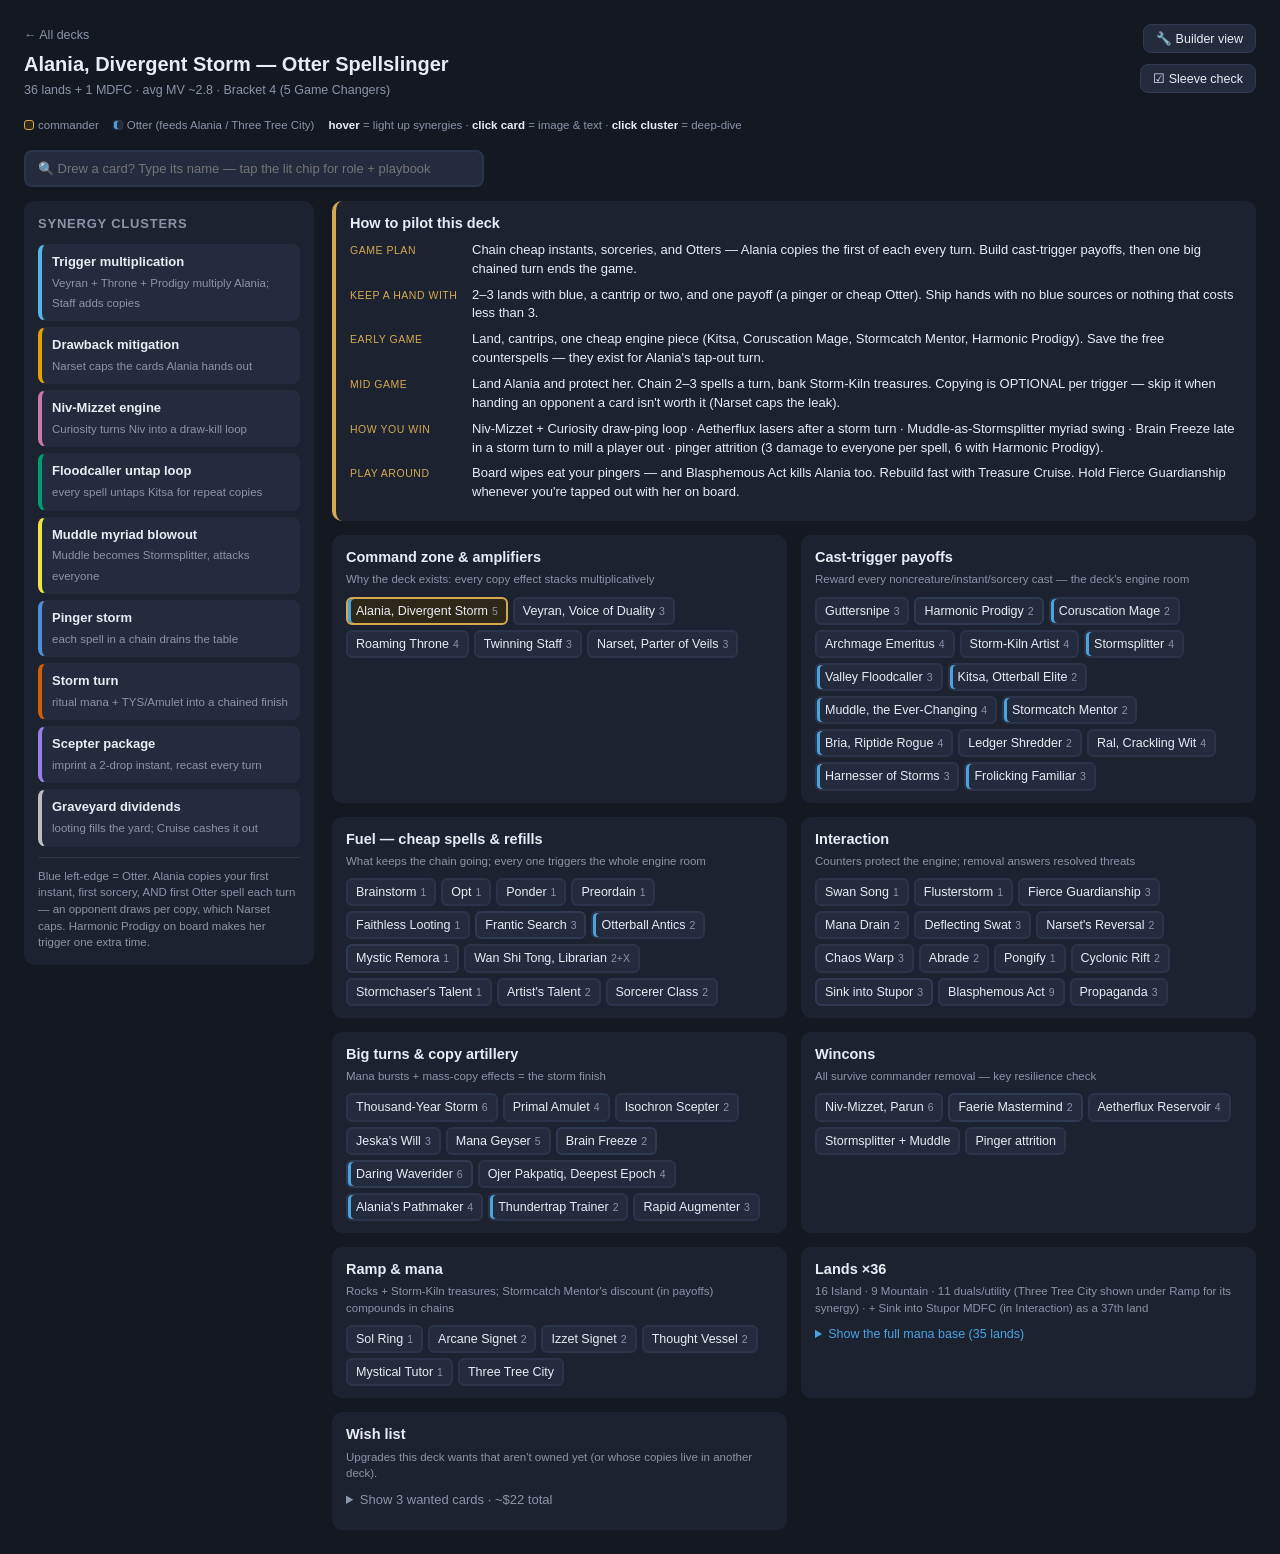
==== decks/alania-otter-storm.html @ 3b126444 "Fix bracket/Game Changer subtitles after reshuffle; drop '100 cards' Gary the Strong is Bracket 3 (1" ====
<!DOCTYPE html>
<html lang="en">
<head>
<meta charset="UTF-8">
<meta name="viewport" content="width=device-width, initial-scale=1.0">
<title>Alania Otter Storm — Deck Map</title>
<link rel="stylesheet" href="../style.css?v=20261111b">
</head>
<body>
<script type="application/json" id="deck-data">
{"name": "Alania, Divergent Storm — Otter Spellslinger", "slug": "alania-otter-storm", "sub": "36 lands + 1 MDFC · avg MV ~2.8 · Bracket 4 (5 Game Changers)", "revnote": "v3 (accepted 2026-11-10, build in progress): 6 swaps, no Otters cut — Otters 11→12. +Harmonic Prodigy (doubles Alania/pingers), +Daring Waverider, +Brain Freeze (storm finisher), +Frantic Search, +Cavern of Souls (Otter), +Sink into Stupor MDFC for an Island", "accentLabel": "Otter (feeds Alania / Three Tree City)", "manaNote": "Blue-hungry deck — about 2 blue symbols for every red. Get Islands and blue duals on board first; most red costs need just one Mountain. The big exception: Niv-Mizzet, Parun wants UUURRR, so save your dual lands for the turn he comes down. Cavern of Souls only makes colored mana for Otter creatures (colorless otherwise), and Sink into Stupor can be played as an extra Island when you're short on lands.", "hint": "Blue left-edge = Otter. Alania copies your first instant, first sorcery, AND first Otter spell each turn — an opponent draws per copy, which Narset caps. Harmonic Prodigy on board makes her trigger one extra time.", "gameplan": {"plan": "Chain cheap instants, sorceries, and Otters — Alania copies the first of each every turn. Build cast-trigger payoffs, then one big chained turn ends the game.", "mull": "2–3 lands with blue, a cantrip or two, and one payoff (a pinger or cheap Otter). Ship hands with no blue sources or nothing that costs less than 3.", "early": "Land, cantrips, one cheap engine piece (Kitsa, Coruscation Mage, Stormcatch Mentor, Harmonic Prodigy). Save the free counterspells — they exist for Alania's tap-out turn.", "mid": "Land Alania and protect her. Chain 2–3 spells a turn, bank Storm-Kiln treasures. Copying is OPTIONAL per trigger — skip it when handing an opponent a card isn't worth it (Narset caps the leak).", "win": "Niv-Mizzet + Curiosity draw-ping loop · Aetherflux lasers after a storm turn · Muddle-as-Stormsplitter myriad swing · Brain Freeze late in a storm turn to mill a player out · pinger attrition (3 damage to everyone per spell, 6 with Harmonic Prodigy).", "fear": "Board wipes eat your pingers — and Blasphemous Act kills Alania too. Rebuild fast with Treasure Cruise. Hold Fierce Guardianship whenever you're tapped out with her on board."}, "clusters": [{"k": "double", "label": "Trigger multiplication", "blurb": "Veyran + Throne + Prodigy multiply Alania; Staff adds copies", "how": "Alania's copy is a TRIGGERED ability. Veyran doubles triggered abilities caused by casting instants/sorceries; Roaming Throne (naming Otter) doubles Alania's too, and Harmonic Prodigy adds one more because Alania is a Wizard (Prodigy also doubles Guttersnipe, Storm-Kiln, Archmage, Coruscation Mage, Niv). Doublers stack additively: base + Veyran + Throne + Prodigy = 4 triggers. Twinning Staff then upgrades each copy event: 1 copy becomes 2.", "ex": "Alania + Veyran + Staff out. You cast Ponder → 2 Alania triggers → each makes 2 copies → you resolve 5 Ponders. Two opponents drew a card; you dug 15.", "why": "Multiplicative engines: each piece looks modest alone — evaluate adds by what they multiply, not what they add."}, {"k": "mitigate", "label": "Drawback mitigation", "blurb": "Narset caps the cards Alania hands out", "how": "Every Alania copy hands an opponent a card — that compounds across a game. Narset caps each opponent at one drawn card per turn, converting Alania's biggest cost into a rounding error. Also remember each trigger says MAY: skip the copy when the card you'd give up matters more.", "ex": "Storm turn with Narset out: 6 copy triggers, opponents still see only 1 card each. Without her, that's 6 free cards distributed to your enemies.", "why": "Play drawback commanders only if the mitigation card is independently strong — Narset is a house against greedy draw decks anyway."}, {"k": "niv", "label": "Niv-Mizzet engine", "blurb": "Curiosity turns Niv into a draw-kill loop", "how": "Niv: whenever YOU DRAW, he pings any target. Curiosity: when he damages an opponent, you draw. Attach → every ping draws, every draw pings: the loop only stops when you choose (or run out of library). Cast-a-spell also draws off Niv, so every cantrip becomes ping+draw+ping… Niv is a Wizard: with Harmonic Prodigy out each draw pings twice.", "ex": "Niv + Curiosity, opponent at 30: point pings at their face, draw 30 cards, they're dead. Pointed at multiple players, the loop chain-kills the table.", "why": "A wincon that lives OUTSIDE the command zone: killing Alania doesn't stop it. Redundancy across zones = resilience."}, {"k": "untap", "label": "Floodcaller untap loop", "blurb": "every spell untaps Kitsa for repeat copies", "how": "Valley Floodcaller untaps all your Otters (and Birds/Frogs/Rats) on EVERY noncreature spell. Kitsa taps to copy an instant/sorcery for 2 (needs power 4+ — prowess stacking gets her there mid-chain). Each spell = another untap = another copy activation.", "ex": "Floodcaller + Kitsa + 3 cantrips + Storm-Kiln treasures: Opt (untap, pump) → tap Kitsa copy Ponder → Ponder untaps her again → repeat while mana lasts.", "why": "Activated abilities that reset every cast turn small spells into engines — mana becomes your only real constraint, which is why Mentor's discount and Storm-Kiln treasures matter."}, {"k": "myriad", "label": "Muddle myriad blowout", "blurb": "Muddle becomes Stormsplitter, attacks everyone", "how": "Muddle copies a nonlegendary creature you control every time you cast an instant/sorcery, keeping myriad. Myriad: on attack, token copies attack EACH other opponent. Best masks: Stormsplitter (each copy spawns more per spell), Storm-Kiln, Guttersnipe.", "ex": "3 opponents: Muddle-as-Stormsplitter attacks → 2 myriad tokens attack the others → cast Blow Off Steam mid-combat → each Stormsplitter spawns another. Hasty 1/4s hitting everyone at once.", "why": "Combat as a spellslinger wincon diversifies your threat profile — counterspells don't stop an attack step."}, {"k": "ping", "label": "Pinger storm", "blurb": "each spell in a chain drains the table", "how": "Guttersnipe (2) and Coruscation Mage (1) hit EACH opponent per qualifying cast = 3/spell to the table. Harmonic Prodigy doubles both (Shaman + Wizard) → 6/spell. KEY RULE: these trigger on CAST — Alania's copies are NOT cast, so they don't retrigger pingers. Magecraft cards (Archmage, Storm-Kiln) count casts AND copies.", "ex": "Guttersnipe + Coruscation Mage + Harmonic Prodigy and a 6-spell turn = 36 to each opponent before any copies. Copies add Storm-Kiln treasures and Archmage draws on top.", "why": "Read triggers precisely: 'whenever you cast' ≠ 'magecraft'. Deck evaluation lives in these details."}, {"k": "bigturn", "label": "Storm turn", "blurb": "ritual mana + TYS/Amulet into a chained finish", "how": "Thousand-Year Storm copies every instant/sorcery once per prior spell that turn (1st ×1, 2nd ×2, 3rd ×3…). Fuel it with Jeska's Will / Mana Geyser burst mana and Mentor/Amulet discounts. Aetherflux gains 1 life per spell YOU cast — after ~15 casts, 50-life lasers start firing. Brain Freeze is the closer: cast it LAST — storm copies it once per spell already cast, each milling 3.", "ex": "TYS in play: Jeska's Will → Geyser (10R) → chain 6 cantrips = ~21 resolutions, ~21 Storm-Kiln treasures, Aetherflux +21 life → laser two players. Or end the chain with Brain Freeze: storm 9 = 30 cards milled from one opponent.", "why": "Storm decks count 'spells castable this turn', not cards in hand — mana bursts and cost reducers ARE card advantage here."}, {"k": "scepter", "label": "Scepter package", "blurb": "imprint a 2-drop instant, recast every turn", "how": "Isochron Scepter exiles an instant ≤2 MV; pay 2 + tap to cast the copy every turn — it IS a cast, so it triggers Alania, pingers, magecraft, everything. Best imprints: Narset's Reversal (protect/copy), Swan Song, Pongify, Brainstorm. Ojer Pakpatiq gives hand-cast instants rebound = a free recast next upkeep.", "ex": "Scepter w/ Narset's Reversal: every turn, bounce-counter a spell or duplicate your own bomb — while triggering Alania for a copy of the Reversal itself.", "why": "Repeatable cheap casts are the most reliable fuel source — one card that casts every turn beats a one-shot draw spell."}, {"k": "gy", "label": "Graveyard dividends", "blurb": "looting fills the yard; Cruise cashes it out", "how": "Faithless Looting, Frantic Search, Ledger Shredder connive, Artist's Talent, and a pile of cheap instants/sorceries naturally stuff the graveyard. Treasure Cruise delve exiles 7 of those to draw 3 for one mana; Daring Waverider recasts one (MV 4 or less) for free. Harnesser/Pathmaker impulse-exile add velocity without card loss.", "ex": "Turn 6: yard has 8 spells → Cruise for {U}, draw 3, keep chaining. Archmage saw the cast too — draw 4 total.", "why": "Fuel-vs-payoff balance: refill effects prevent the classic spellslinger stall (board full of pingers, empty hand)."}], "groups": [{"title": "Command zone & amplifiers", "desc": "Why the deck exists: every copy effect stacks multiplicatively", "cards": [{"n": "Alania, Divergent Storm", "mv": 5, "cmdr": true, "otter": true, "tags": "double mitigate", "tip": "Copies first instant / sorcery / Otter spell each turn; target opponent draws per copy (optional per trigger)"}, {"n": "Veyran, Voice of Duality", "mv": 3, "tags": "double ping", "tip": "Doubles magecraft + Alania's trigger → two copies"}, {"n": "Roaming Throne", "mv": 4, "tags": "double", "tip": "Name Otter: doubles Alania AND Stormsplitter triggers; ward 2 body"}, {"n": "Twinning Staff", "mv": 3, "tags": "double scepter", "tip": "Every copy event makes one extra copy"}, {"n": "Narset, Parter of Veils", "mv": 3, "tags": "mitigate", "tip": "Opponents can't draw more than 1/turn — pays Alania's tax for you"}]}, {"title": "Cast-trigger payoffs", "desc": "Reward every noncreature/instant/sorcery cast — the deck's engine room", "cards": [{"n": "Guttersnipe", "mv": 3, "tags": "ping niv", "tip": "2 dmg to each opponent per instant/sorcery"}, {"n": "Harmonic Prodigy", "mv": 2, "tags": "double ping niv", "new": true, "tip": "Wizard and Shaman triggers fire twice — Alania, Guttersnipe, Storm-Kiln, Archmage, Niv. Fragile 1/1: kill-on-sight target", "guide": [{"when": "Alania on board", "get": "Alania, Divergent Storm", "why": "Her copy trigger fires an extra time — one more copy of your first instant, sorcery and Otter spell (and one more card for an opponent; Narset caps it)"}, {"when": "Pinger plan", "get": "Guttersnipe", "why": "2 → 4 damage to each opponent per instant/sorcery; Coruscation Mage goes 1 → 2"}, {"when": "Storm turn", "get": "Storm-Kiln Artist", "why": "2 Treasures per cast or copy — the chain pays for itself"}, {"when": "Out of cards", "get": "Archmage Emeritus", "why": "Draw 2 per cast or copy"}, {"when": "Niv-Mizzet out", "get": "Niv-Mizzet, Parun", "why": "Every draw pings twice — the Curiosity loop kills twice as fast"}, {"when": "Casting a big Otter", "get": "Daring Waverider", "why": "ETB fires twice: recast TWO spells from your graveyard"}]}, {"n": "Coruscation Mage", "mv": 2, "otter": true, "tags": "ping niv", "tip": "1 dmg each opponent per noncreature spell; Offspring 2"}, {"n": "Archmage Emeritus", "mv": 4, "tags": "gy", "tip": "Magecraft: draw on every cast OR copy"}, {"n": "Storm-Kiln Artist", "mv": 4, "tags": "myriad bigturn", "tip": "Magecraft: Treasure per cast/copy — pays for the next spell"}, {"n": "Stormsplitter", "mv": 4, "otter": true, "tags": "myriad", "tip": "Token copy of itself per instant/sorcery; haste"}, {"n": "Valley Floodcaller", "mv": 3, "otter": true, "tags": "untap", "tip": "Untaps your Otters + pumps per noncreature spell; flash enabler"}, {"n": "Kitsa, Otterball Elite", "mv": 2, "otter": true, "tags": "untap double", "tip": "Tap: loot. Tap+2: copy instant/sorcery (needs power 4+)"}, {"n": "Muddle, the Ever-Changing", "mv": 4, "otter": true, "tags": "myriad", "tip": "Becomes any nonlegendary creature you control + myriad, per instant/sorcery", "guide": [{"when": "Win line", "get": "Stormsplitter", "why": "Myriad copies attack everyone; every spell multiplies them"}, {"when": "Economy", "get": "Storm-Kiln Artist", "why": "Treasures while it attacks"}, {"when": "Attrition", "get": "Guttersnipe", "why": "More reach on the pinger plan"}]}, {"n": "Stormcatch Mentor", "mv": 2, "otter": true, "tags": "bigturn", "tip": "Haste, prowess; your instants/sorceries cost {1} less — discounts the whole chain"}, {"n": "Bria, Riptide Rogue", "mv": 4, "otter": true, "tags": "ping", "tip": "Prowess for the team + unblockable enabler"}, {"n": "Ledger Shredder", "mv": 2, "tags": "gy", "tip": "Connive per 2nd spell each turn — fills yard"}, {"n": "Ral, Crackling Wit", "mv": 4, "tags": "ping", "tip": "+1: Otter token · −3: draw 3 discard 2 · grows per noncreature cast"}, {"n": "Harnesser of Storms", "mv": 3, "otter": true, "tags": "gy", "tip": "Impulse-draw off first noncreature/Otter spell each turn"}, {"n": "Frolicking Familiar", "name": "Frolicking Familiar // Blow Off Steam", "mv": 3, "otter": true, "tags": "ping", "tip": "Flier, grows per instant/sorcery; adventure ping"}]}, {"title": "Fuel — cheap spells & refills", "desc": "What keeps the chain going; every one triggers the whole engine room", "cards": [{"n": "Brainstorm", "mv": 1, "tags": "untap ping scepter", "tip": "Also puts wincons back on top"}, {"n": "Opt", "mv": 1, "tags": "untap ping scepter"}, {"n": "Ponder", "mv": 1, "tags": "untap ping"}, {"n": "Preordain", "mv": 1, "tags": "untap ping"}, {"n": "Faithless Looting", "mv": 1, "tags": "gy", "tip": "Fills yard for Cruise; flashback = 2 casts"}, {"n": "Frantic Search", "mv": 3, "tags": "gy bigturn", "new": true, "tip": "Draw 2, discard 2, untap 3 lands — free (or better) mid-chain; stocks the yard for Cruise/Waverider"}, {"n": "Otterball Antics", "mv": 2, "otter": true, "tags": "ping", "tip": "Otter token; counts as Otter spell for Alania"}, {"n": "Mystic Remora", "mv": 1, "tags": "mitigate", "new": true, "tip": "1-mana draw engine: opponents' noncreature spells draw you cards unless they pay 4. Pay its upkeep for a turn or two, then let it go."}, {"n": "Wan Shi Tong, Librarian", "mv": "2+X", "tags": "gy niv", "tip": "Draw half X; hoses opponent tutors"}, {"n": "Stormchaser's Talent", "mv": 1, "tags": "ping", "tip": "Class: Otter token → spells cost less → big X payoff"}, {"n": "Artist's Talent", "mv": 2, "tags": "gy", "tip": "Loot per noncreature spell; lvl 2 cost reduction"}, {"n": "Sorcerer Class", "mv": 2, "tags": "ping", "tip": "Draw on your casts; lvl 3 makes pingers lethal"}]}, {"title": "Interaction", "desc": "Counters protect the engine; removal answers resolved threats", "cards": [{"n": "Swan Song", "mv": 1, "tags": "scepter"}, {"n": "Flusterstorm", "mv": 1, "tags": "scepter"}, {"n": "Fierce Guardianship", "mv": 3, "tags": "double", "tip": "Free with Alania out — protects the turn"}, {"n": "Mana Drain", "mv": 2, "tags": "bigturn"}, {"n": "Deflecting Swat", "mv": 3, "tags": "double", "tip": "Free redirect; protects Alania/Niv"}, {"n": "Narset's Reversal", "mv": 2, "tags": "scepter", "tip": "Bounce-counter OR copy your own spell; Scepter all-star"}, {"n": "Chaos Warp", "mv": 3, "tags": "ping", "tip": "Answers any resolved permanent"}, {"n": "Abrade", "mv": 2, "tags": "ping", "tip": "Kill a creature or artifact, instant speed"}, {"n": "Pongify", "mv": 1, "tags": "ping scepter", "tip": "1-mana creature answer; Scepter-legal"}, {"n": "Cyclonic Rift", "mv": 2, "tags": "bigturn", "tip": "One-sided reset; GC"}, {"n": "Sink into Stupor", "name": "Sink into Stupor // Soporific Springs", "mv": 3, "tags": "bigturn", "new": true, "tip": "Bounce a spell (soft counter) or an opponent's nonland permanent — OR play the back as an Island (pay 3 life for untapped)", "guide": [{"when": "3 or fewer lands, no land in hand", "get": null, "why": "Play it as Soporific Springs — making land drops beats holding an answer"}, {"when": "Lands are fine", "get": null, "why": "Keep it as interaction: bounce a counterspell aimed at your key spell, or a hate piece / blocker before your storm turn"}]}, {"n": "Blasphemous Act", "mv": 9, "tags": "ping", "tip": "Board reset — note Alania (3/5) dies too; hold her or protect"}, {"n": "Propaganda", "mv": 3, "tip": "Pillow fort while the engine assembles"}]}, {"title": "Big turns & copy artillery", "desc": "Mana bursts + mass-copy effects = the storm finish", "cards": [{"n": "Thousand-Year Storm", "mv": 6, "tags": "bigturn", "tip": "Every spell echoes for the rest of the chain"}, {"n": "Primal Amulet", "name": "Primal Amulet // Primal Wellspring", "mv": 4, "tags": "bigturn", "tip": "Cost reducer → flips to double-mana + copy land"}, {"n": "Isochron Scepter", "mv": 2, "tags": "scepter", "tip": "Imprint Narset's Reversal / Pongify / Swan Song", "guide": [{"when": "Default imprint", "get": "Narset's Reversal", "why": "Protect a spell or copy your bomb, every turn — and each activation is a cast (triggers Alania)"}, {"when": "Want a counter wall", "get": "Mana Drain", "why": "2 MV, legal imprint, mana profit"}, {"when": "Creature problems", "get": "Pongify", "why": "Repeatable 1-mana removal"}, {"when": "Just need fuel", "get": "Brainstorm", "why": "A guaranteed cast every turn for the trigger web"}]}, {"n": "Jeska's Will", "mv": 3, "tags": "bigturn"}, {"n": "Mana Geyser", "mv": 5, "tags": "bigturn"}, {"n": "Brain Freeze", "mv": 2, "tags": "bigturn", "new": true, "tip": "Storm finisher: cast it LAST in a chain — mills 3 per spell cast before it. Point at one opponent, or yourself to fuel Cruise"}, {"n": "Daring Waverider", "mv": 6, "otter": true, "tags": "gy bigturn", "new": true, "tip": "Otter: ETB casts an instant/sorcery (MV 4 or less) from your graveyard free — that's a cast, so the whole engine triggers", "guide": [{"when": "Mid storm turn, want to finish", "get": "Brain Freeze", "why": "Storm counts every spell already cast this turn — a second Brain Freeze late in the chain"}, {"when": "Need mana to keep chaining", "get": "Jeska's Will", "why": "Burst mana plus impulse cards"}, {"when": "Problem permanent on board", "get": "Chaos Warp", "why": "Answers anything; Abrade or Pongify for a creature"}, {"when": "Low on cards", "get": "Frantic Search", "why": "Draw 2 and untap 3 lands — refuel and nets mana"}, {"when": "Remember", "get": null, "why": "Free cast = no overload (Rift hits one thing) and X = 0; the spell is exiled after. With Harmonic Prodigy the ETB fires twice; if Alania copies Waverider, the token's ETB recasts another"}]}, {"n": "Ojer Pakpatiq, Deepest Epoch", "name": "Ojer Pakpatiq, Deepest Epoch // Temple of Cyclical Time", "mv": 4, "tags": "scepter", "tip": "Hand-cast instants rebound = free second cast"}, {"n": "Alania's Pathmaker", "mv": 4, "otter": true, "tags": "gy", "tip": "Impulse card on ETB"}, {"n": "Thundertrap Trainer", "mv": 2, "otter": true, "tags": "untap", "tip": "Dig 4 on ETB; Offspring 4"}, {"n": "Rapid Augmenter", "mv": 3, "tags": "myriad", "tip": "Hastes 1-power tokens (Stormsplitter/Otter tokens)"}]}, {"title": "Wincons", "desc": "All survive commander removal — key resilience check", "cards": [{"n": "Niv-Mizzet, Parun", "mv": 6, "tags": "niv", "tip": "6 dmg per draw-spell chain; wins with Curiosity attached"}, {"n": "Faerie Mastermind", "mv": 2, "tags": "mitigate", "new": true, "tip": "Flash flier. Whenever an opponent draws their 2nd card in a turn, you draw. Alania's copies make opponents draw, so this turns her drawback into your card advantage."}, {"n": "Aetherflux Reservoir", "mv": 4, "tags": "bigturn ping", "tip": "50-life laser after a storm turn"}, {"n": "Stormsplitter + Muddle", "name": null, "tags": "myriad", "tip": "Copy army alpha-strike (see Muddle cluster)"}, {"n": "Pinger attrition", "name": null, "tags": "ping", "tip": "Guttersnipe + Coruscation: 3 per spell to each opponent, 6 with Harmonic Prodigy"}]}, {"title": "Ramp & mana", "desc": "Rocks + Storm-Kiln treasures; Stormcatch Mentor's discount (in payoffs) compounds in chains", "cards": [{"n": "Sol Ring", "mv": 1}, {"n": "Arcane Signet", "mv": 2}, {"n": "Izzet Signet", "mv": 2}, {"n": "Thought Vessel", "mv": 2, "tip": "No max hand size matters with Niv/Cruise"}, {"n": "Mystical Tutor", "mv": 1, "tags": "niv", "tip": "Instant-speed tutor for Rift / Cruise / the right answer", "guide": [{"when": "Going off (TYS / Aetherflux out)", "get": "Jeska's Will", "why": "Burst mana keeps the chain alive"}, {"when": "Board getting scary", "get": "Cyclonic Rift", "why": "One-sided reset at instant speed"}, {"when": "Out of gas", "get": "Frantic Search", "why": "Frantic Search: free draw-3 that untaps your lands"}, {"when": "Need a wipe", "get": "Blasphemous Act", "why": "Near-free with a full table"}, {"when": "Remember", "get": null, "why": "It goes to the TOP of your library — line up a draw or loot to actually take it this turn"}]}, {"n": "Three Tree City", "tags": "myriad", "tip": "Big color-fixed burst for the chosen type (Otter/Wizard)"}]}], "lands": {"title": "Lands ×36", "desc": "16 Island · 9 Mountain · 11 duals/utility (Three Tree City shown under Ramp for its synergy) · + Sink into Stupor MDFC (in Interaction) as a 37th land", "cards": [{"n": "Mystic Sanctuary", "tags": "gy", "tip": "Enters untapped with 3+ Islands: put an instant/sorcery from your graveyard on top — Rift or a counterspell, again"}, {"n": "Cascade Bluffs", "tip": "Filters into UU / RR / UR — feeds Niv-Mizzet's steep cost"}, {"n": "Command Tower"}, {"n": "Cavern of Souls", "new": true, "tip": "Name Otter: your Otters can't be countered (colored mana only for Otters; colorless otherwise)", "guide": [{"when": "As it enters", "get": null, "why": "Name Otter — protects Alania plus your 12 Otter creatures"}, {"when": "Counterspell-heavy table", "get": "Alania, Divergent Storm", "why": "Hold Cavern mana for her recast — she resolves no matter what"}, {"when": "Casting anything else", "get": null, "why": "Tap it for colorless only; it can't help Niv's UUURRR"}]}, {"n": "Frostboil Snarl"}, {"n": "Lilypad Village", "tip": "Surveil 2 on Otter turns"}, {"n": "Reliquary Tower", "tip": "Keep the whole Niv/Cruise haul"}, {"n": "Stormcarved Coast"}, {"n": "Sulfur Falls"}, {"n": "Training Center"}, {"n": "Island", "count": 16}, {"n": "Mountain", "count": 9}]}, "pulled": {"title": "Pulled in v3", "desc": "No Otters cut — every OUT is a non-Otter", "cards": [{"n": "Electrostatic Field", "mv": 2, "tags": "ping", "tip": "→ Harmonic Prodigy (doubles Alania + both pingers)"}, {"n": "Season of Weaving", "mv": 6, "tags": "bigturn", "tip": "→ Daring Waverider (Otter; free graveyard recast)"}, {"n": "Twincast", "mv": 2, "tags": "double", "tip": "→ Brain Freeze (storm finisher)"}, {"n": "Pearl of Wisdom", "mv": 3, "tags": "ping", "tip": "→ Frantic Search"}, {"n": "Desolate Lighthouse", "tip": "→ Cavern of Souls (uncounterable Otters)"}, {"n": "Island", "tip": "1 of 17 → Sink into Stupor // Soporific Springs (MDFC)"}, {"n": "Curiosity", "mv": 1, "tip": "Curiosity: replaced by a card from the Toxrill deck (2026-11-10)"}, {"n": "Treasure Cruise", "mv": 8, "tip": "Treasure Cruise: replaced by a card from the Toxrill deck (2026-11-10)"}]}, "wishlist": [{"n": "Tolabow, Loch Rascal", "name": "Tolabow, Loch Rascal", "replaces": "Curiosity or Treasure Cruise", "why": "Otter; prowess Otter token per instant/sorcery (new Oct 2026)", "price": "11.35"}, {"n": "Lutri, the Spellchaser", "name": "Lutri, the Spellchaser", "replaces": "Brain Freeze or a cantrip", "why": "Otter Twincast on a flash body (open question since July)", "price": "0.46"}, {"n": "Sapphire Medallion", "name": "Sapphire Medallion", "replaces": "Treasure Cruise", "why": "Blue spells cost 1 less; on the acquire list since July", "price": "9.84"}]}
</script>
<script src="../viewer.js?v=20261111b"></script>
</body>
</html>
---- style.css ----
:root{
  --bg:#141821; --panel:#1c2230; --panel2:#232b3d; --text:#e8ecf4; --dim:#8b95a8;
  --u:#4aa3df; --r:#e05c4b; --gold:#d4a94f; --green:#4fbf78; --red:#d9534f;
}
*{box-sizing:border-box}
body{margin:0;background:var(--bg);color:var(--text);font:14px/1.45 -apple-system,BlinkMacSystemFont,"Segoe UI",sans-serif;padding:24px}
h1{font-size:20px;margin:0 0 2px}
.sub{color:var(--dim);font-size:12.5px;margin-bottom:18px}
.layout{display:grid;grid-template-columns:290px 1fr;gap:18px;align-items:start}
.legend{background:var(--panel);border-radius:10px;padding:14px;position:sticky;top:16px;max-height:calc(100vh - 40px);overflow-y:auto}
.legend h2{font-size:13px;text-transform:uppercase;letter-spacing:.06em;color:var(--dim);margin:0 0 10px}
.cluster{padding:8px 10px;border-radius:8px;cursor:pointer;margin-bottom:6px;background:var(--panel2);border:1px solid transparent}
.cluster:hover,.cluster.active{border-color:var(--gold)}
.cluster b{display:block;font-size:13px}
.cluster span{font-size:11.5px;color:var(--dim)}
#clusterDetail{display:none;background:#161b26;border:1px solid var(--gold);border-radius:8px;padding:11px;margin:4px 0 10px;font-size:12.5px}
#clusterDetail h4{margin:0 0 6px;font-size:13.5px;color:var(--gold)}
#clusterDetail p{margin:0 0 7px}
#clusterDetail .lbl{color:var(--gold);font-size:10.5px;text-transform:uppercase;letter-spacing:.05em;display:block}
#clusterDetail .why{color:var(--dim);font-style:italic}
.hint{font-size:11.5px;color:var(--dim);margin-top:10px;border-top:1px solid #2c3548;padding-top:10px}
.groups{display:grid;grid-template-columns:repeat(auto-fill,minmax(300px,1fr));gap:14px}
.group{background:var(--panel);border-radius:10px;padding:12px 14px}
.group h3{margin:0 0 3px;font-size:14.5px}
.group .desc{font-size:11.5px;color:var(--dim);margin-bottom:9px}
.chips{display:flex;flex-wrap:wrap;gap:5px}
.chip{background:var(--panel2);border:2px solid #2b3449;border-radius:6px;padding:3px 8px;font-size:12.5px;cursor:default;transition:opacity .12s,border-color .12s;position:relative}
.chip[data-name]{cursor:pointer}
.chip .mv{color:var(--dim);font-size:10.5px;margin-left:4px}
.chip.cmdr{border-color:var(--gold);background:#2d2818}
.chip.new{border-color:var(--green)}
.chip.new::after{content:"＋";color:var(--green);font-size:10px;margin-left:4px;font-weight:bold}
.chip.otter{box-shadow:inset 3px 0 0 var(--u)}
body.filtering .chip{opacity:.16}
body.filtering .chip.lit{opacity:1;border-color:var(--gold)}
.pulled{background:#241a1c}
.pulled .chip{text-decoration:line-through;color:#b98a8a;border-color:#5a3a3a}
.pulled .chip::after{content:"－";color:var(--red);text-decoration:none;font-size:10px;margin-left:4px;font-weight:bold}
.tip{position:fixed;pointer-events:none;background:#0d1017;border:1px solid var(--gold);border-radius:8px;padding:8px 11px;font-size:12px;max-width:300px;z-index:9;display:none;color:var(--text)}
.key{display:flex;gap:14px;flex-wrap:wrap;font-size:11.5px;color:var(--dim);margin:0 0 16px}
.key i{display:inline-block;width:10px;height:10px;border-radius:3px;margin-right:4px;vertical-align:-1px;font-style:normal}
#overlay{display:none;position:fixed;inset:0;background:rgba(5,8,14,.78);z-index:20;align-items:center;justify-content:center;padding:20px}
#overlay.open{display:flex}
#cardBox{background:var(--panel);border:1px solid var(--gold);border-radius:14px;max-width:640px;width:100%;max-height:88vh;overflow-y:auto;padding:18px;display:flex;gap:16px;flex-wrap:wrap;position:relative}
#cardBox img{width:252px;height:auto;aspect-ratio:488/680;object-fit:contain;align-self:flex-start;border-radius:12px;flex-shrink:0}
#cardBox .info{flex:1;min-width:230px}
#cardBox h3{margin:0 0 2px;font-size:17px}
#cardBox .tl{color:var(--dim);font-size:12.5px;margin-bottom:10px}
#cardBox .oracle{font-size:13px;white-space:pre-wrap;margin-bottom:12px}
#cardBox .flavor{font-size:12px;color:var(--dim);font-style:italic;margin-bottom:12px}
#cardBox a{color:var(--u);font-size:13px}
#cardBox .close{position:absolute;top:10px;right:14px;font-size:20px;color:var(--dim);cursor:pointer;background:none;border:none}
.loading{color:var(--dim);padding:30px;font-size:14px}
/* touch selection + bottom info bar */
.chip.sel{box-shadow:0 0 0 2px var(--gold)}
.chip.otter.sel{box-shadow:inset 3px 0 0 var(--u),0 0 0 2px var(--gold)}
.touchbar{position:fixed;left:0;right:0;bottom:0;background:#0d1017;border-top:1px solid var(--gold);padding:10px 14px calc(10px + env(safe-area-inset-bottom));font-size:12.5px;z-index:8;display:none}
.touchbar.show{display:block}
.touchbar b{color:var(--gold)}
.touchbar i{color:var(--dim)}
.touchbar .tbtip{color:var(--dim);margin:3px 0}
/* cluster color badges */
.cbadge{display:inline-block;font-size:11px;border:1px solid;border-radius:5px;padding:1px 7px;margin:2px 4px 2px 0;cursor:pointer;background:rgba(0,0,0,.25)}
.tbbadges{margin-top:4px}
.tiptype{color:var(--dim);font-size:11px;margin-bottom:3px}
/* mana at a glance */
.manabar{display:flex;height:14px;border-radius:7px;overflow:hidden;margin:8px 0 6px;border:1px solid #303a52}
.manabar i{display:block;height:100%}
.manacounts{font-size:12px}
.manacounts .manahint{color:var(--dim);font-size:11px}
.group.mana{grid-column:1 / -1}
/* land list expander */
.group details summary{cursor:pointer;color:var(--u);font-size:12.5px;margin:2px 0 8px}
/* sleeve-check view */
#draftToggle{position:absolute;top:64px;right:24px;background:var(--panel2);color:var(--text);border:1px solid #303a52;border-radius:8px;padding:6px 12px;font-size:12.5px;cursor:pointer}
#draftToggle:hover{border-color:var(--gold)}
#checklist{display:none;max-width:1000px}
body.draft .layout,body.draft .key,body.draft #viewToggle,body.draft .group.mana{display:none}
body.draft #checklist{display:block}
#checklist h2{font-size:17px;margin:6px 0 2px}
.clprog{color:var(--gold);font-size:14px;margin:6px 0}
#clreset{background:none;border:1px solid #303a52;color:var(--dim);border-radius:7px;padding:4px 10px;font-size:12px;cursor:pointer;margin-bottom:8px}
#clreset:hover{border-color:var(--red);color:var(--red)}
.clsec h3{font-size:14px;margin:16px 0 7px;color:var(--dim);text-transform:uppercase;letter-spacing:.05em}
.clsec .rows{display:grid;grid-template-columns:repeat(auto-fill,minmax(250px,1fr));gap:4px}
.clrow{display:flex;gap:9px;align-items:center;padding:8px 10px;background:var(--panel);border:1px solid #2a3346;border-radius:8px;cursor:pointer;font-size:13px}
.clrow input{pointer-events:none;accent-color:var(--green)}
.clrow.done{opacity:.45}
.clrow.done .clname{text-decoration:line-through}
.clname{flex:1}
.cleye{background:none;border:none;font-size:14px;cursor:pointer;padding:2px 4px;opacity:.55}
.cleye:hover{opacity:1}
.clcount{color:var(--dim);min-width:24px;text-align:right}
@media (max-width:760px){
  #draftToggle{position:static;display:inline-block;margin:0 0 10px 8px}
}
/* modal: role + related chips */
.relLbl{display:block;color:var(--gold);font-size:10.5px;text-transform:uppercase;letter-spacing:.05em;margin:12px 0 5px}
.roletip{font-size:12.5px;color:var(--text)}
#cardBox .rel .chip{cursor:pointer}
#cardBox .rel .chip:hover{border-color:var(--gold)}
.backlink{display:inline-block;color:var(--dim);text-decoration:none;font-size:12.5px;margin-bottom:6px}
.backlink:hover{color:var(--u)}
#viewToggle{position:absolute;top:24px;right:24px;background:var(--panel2);color:var(--text);border:1px solid #303a52;border-radius:8px;padding:6px 12px;font-size:12.5px;cursor:pointer}
#viewToggle:hover{border-color:var(--gold)}
/* share view: clean, no diff/revision noise */
body.share .pulled{display:none}
body.share .chip.new{border-color:#303a52}
body.share .chip.new::after{content:none}
body.share .key .diffkey{display:none}
body.share .sub .revnote{display:none}
/* deck index page */
.deckindex{max-width:640px;margin:40px auto}
.deckindex a.deckcard{display:flex;gap:14px;align-items:center;background:var(--panel);border:1px solid #303a52;border-radius:10px;padding:12px;margin-bottom:12px;color:var(--text);text-decoration:none}
.deckindex a.deckcard img{width:84px;height:auto;aspect-ratio:488/680;border-radius:5px;flex-shrink:0;background:var(--panel2);box-shadow:0 2px 8px rgba(0,0,0,.45)}
.deckindex a.deckcard .dtext{min-width:0}
.deckindex a.deckcard:hover{border-color:var(--gold)}
.deckindex a.deckcard b{font-size:16px;display:block;margin-bottom:3px}
.deckindex a.deckcard span{color:var(--dim);font-size:12.5px}
/* phone layout */
@media (max-width:760px){
  body{padding:12px}
  .layout{grid-template-columns:1fr}
  .legend{position:static;max-height:none;order:2}
  .groups{grid-template-columns:1fr}
  #viewToggle{position:static;display:inline-block;margin-bottom:10px}
  #cardBox{flex-direction:column;align-items:center}
  #cardBox img{width:100%;max-width:300px;align-self:center}
  .tip{display:none !important}
}

/* playbook (in-game guide) */
.pbhint{color:var(--gold);font-size:11px;margin-top:3px}
.pbook{margin-top:2px}
.pbrow{padding:5px 0;border-bottom:1px solid #232b3d;font-size:12.5px}
.pbrow:last-child{border-bottom:none}
.pbwhen{color:var(--gold)}
.pbwhy{display:block;color:var(--dim);font-size:11.5px;margin-top:2px}
.pbget{cursor:pointer}
.pbget:hover{border-color:var(--gold)}

/* pilot panel + card finder (in-game orientation) */
.group.pilot{grid-column:1 / -1;border-left:4px solid var(--gold)}
.prow{display:flex;gap:10px;margin:7px 0;font-size:13px}
.plbl{flex:0 0 112px;color:var(--gold);font-size:10.5px;text-transform:uppercase;letter-spacing:.05em;padding-top:2px}
.ptxt{flex:1}
#finderwrap{margin:0 0 14px}
#finder{width:100%;max-width:460px;background:var(--panel2);border:2px solid #2b3449;border-radius:8px;padding:9px 12px;color:var(--text);font-size:13px;outline:none}
#finder:focus{border-color:var(--gold)}
body.draft #finderwrap{display:none}
@media (max-width:760px){ .prow{flex-direction:column;gap:2px} .plbl{flex:none} }

/* wish list: upgrades not owned yet (collapsed; deckbuilding-side utility) */
.group.wish summary{cursor:pointer;color:var(--dim);font-size:13px}
.wrow{display:grid;grid-template-columns:auto 1fr auto;gap:2px 10px;align-items:baseline;padding:7px 0;border-top:1px solid #262c3a;font-size:12.5px}
.wrow:first-of-type{border-top:0}
.wishcard{background:var(--panel2);border:1px dashed var(--gold);color:var(--text);border-radius:7px;padding:3px 8px;font-size:12.5px;cursor:pointer}
.wrep{color:var(--dim)}
.wprice{color:var(--gold);font-variant-numeric:tabular-nums}
.wwhy{grid-column:1/-1;color:var(--dim)}
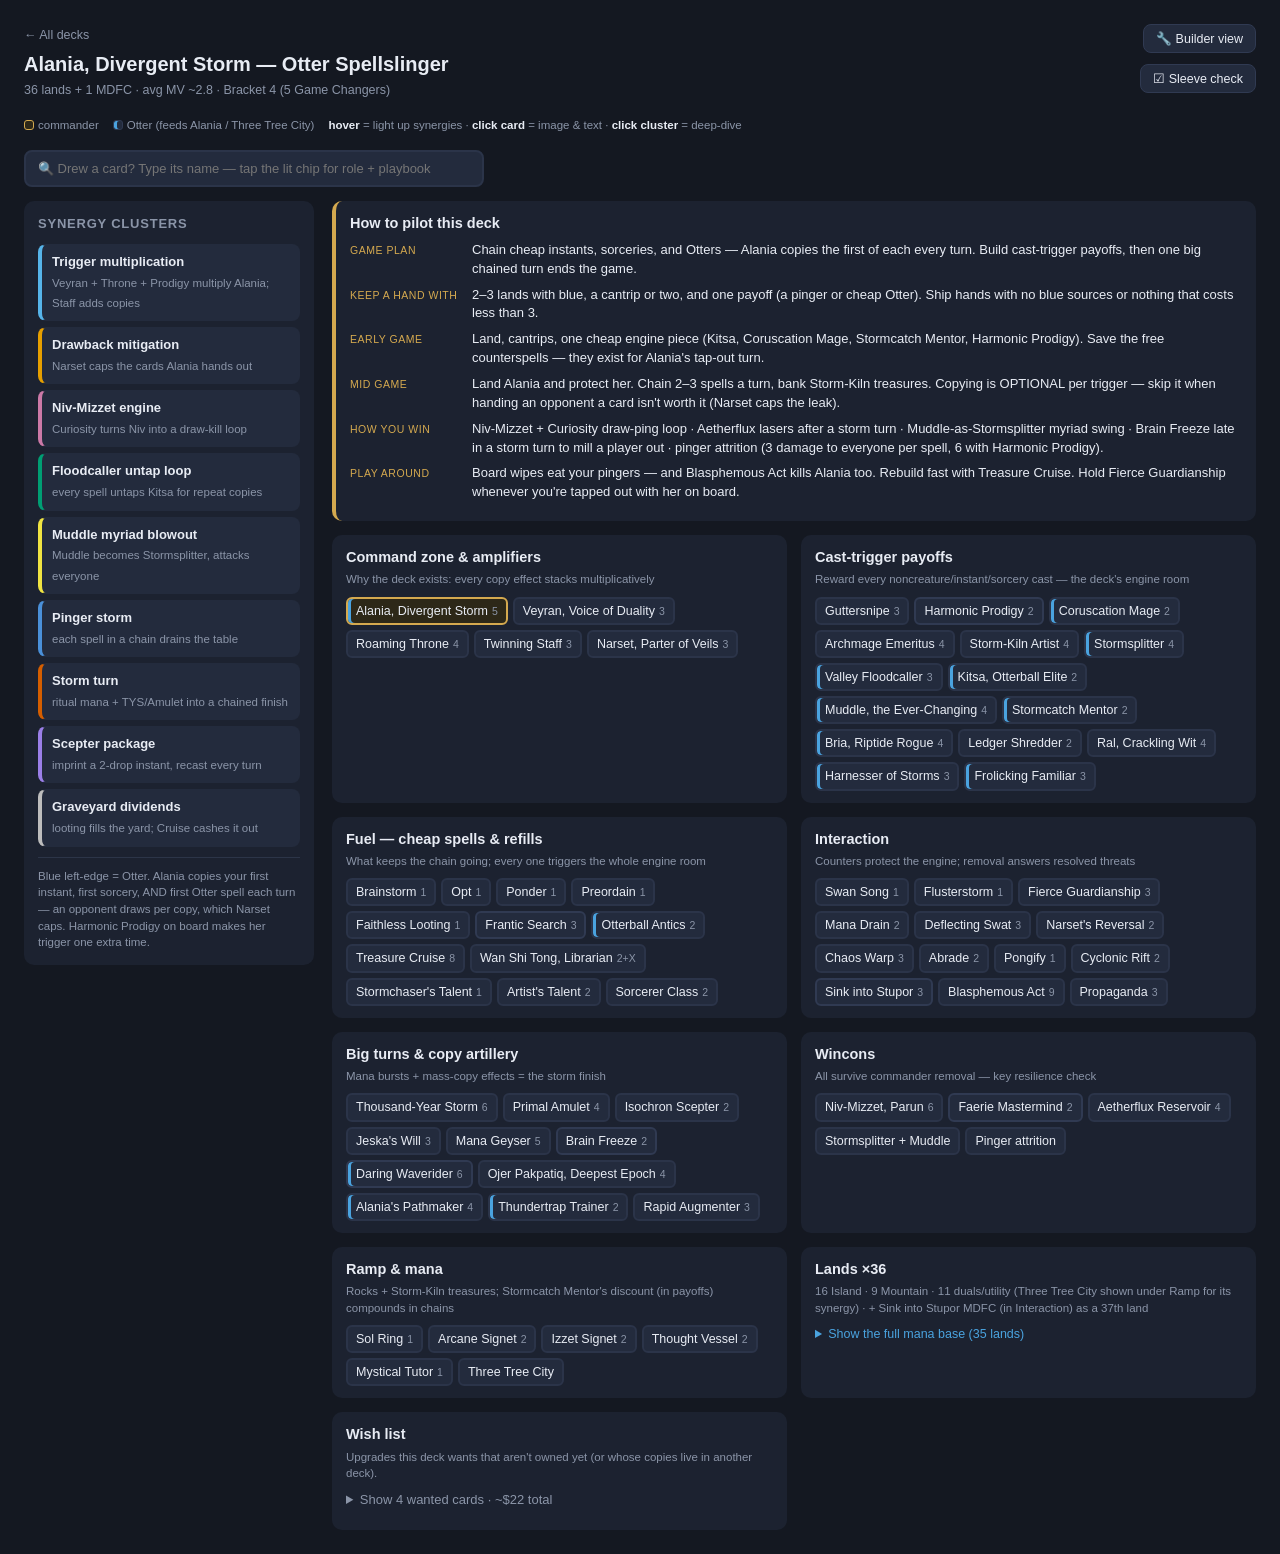
==== commit 74d3fd62: "Gary deck box missing: revert moves out of it (Alania, Garfield, Lathril, Quandrix) Co-Authored-By: " ====
--- a/decks/alania-otter-storm.html
+++ b/decks/alania-otter-storm.html
@@ -4,12 +4,833 @@
 <meta charset="UTF-8">
 <meta name="viewport" content="width=device-width, initial-scale=1.0">
 <title>Alania Otter Storm — Deck Map</title>
-<link rel="stylesheet" href="../style.css?v=20261111b">
+<link rel="stylesheet" href="../style.css?v=20261111">
 </head>
 <body>
-<script type="application/json" id="deck-data">
-{"name": "Alania, Divergent Storm — Otter Spellslinger", "slug": "alania-otter-storm", "sub": "36 lands + 1 MDFC · avg MV ~2.8 · Bracket 4 (5 Game Changers)", "revnote": "v3 (accepted 2026-11-10, build in progress): 6 swaps, no Otters cut — Otters 11→12. +Harmonic Prodigy (doubles Alania/pingers), +Daring Waverider, +Brain Freeze (storm finisher), +Frantic Search, +Cavern of Souls (Otter), +Sink into Stupor MDFC for an Island", "accentLabel": "Otter (feeds Alania / Three Tree City)", "manaNote": "Blue-hungry deck — about 2 blue symbols for every red. Get Islands and blue duals on board first; most red costs need just one Mountain. The big exception: Niv-Mizzet, Parun wants UUURRR, so save your dual lands for the turn he comes down. Cavern of Souls only makes colored mana for Otter creatures (colorless otherwise), and Sink into Stupor can be played as an extra Island when you're short on lands.", "hint": "Blue left-edge = Otter. Alania copies your first instant, first sorcery, AND first Otter spell each turn — an opponent draws per copy, which Narset caps. Harmonic Prodigy on board makes her trigger one extra time.", "gameplan": {"plan": "Chain cheap instants, sorceries, and Otters — Alania copies the first of each every turn. Build cast-trigger payoffs, then one big chained turn ends the game.", "mull": "2–3 lands with blue, a cantrip or two, and one payoff (a pinger or cheap Otter). Ship hands with no blue sources or nothing that costs less than 3.", "early": "Land, cantrips, one cheap engine piece (Kitsa, Coruscation Mage, Stormcatch Mentor, Harmonic Prodigy). Save the free counterspells — they exist for Alania's tap-out turn.", "mid": "Land Alania and protect her. Chain 2–3 spells a turn, bank Storm-Kiln treasures. Copying is OPTIONAL per trigger — skip it when handing an opponent a card isn't worth it (Narset caps the leak).", "win": "Niv-Mizzet + Curiosity draw-ping loop · Aetherflux lasers after a storm turn · Muddle-as-Stormsplitter myriad swing · Brain Freeze late in a storm turn to mill a player out · pinger attrition (3 damage to everyone per spell, 6 with Harmonic Prodigy).", "fear": "Board wipes eat your pingers — and Blasphemous Act kills Alania too. Rebuild fast with Treasure Cruise. Hold Fierce Guardianship whenever you're tapped out with her on board."}, "clusters": [{"k": "double", "label": "Trigger multiplication", "blurb": "Veyran + Throne + Prodigy multiply Alania; Staff adds copies", "how": "Alania's copy is a TRIGGERED ability. Veyran doubles triggered abilities caused by casting instants/sorceries; Roaming Throne (naming Otter) doubles Alania's too, and Harmonic Prodigy adds one more because Alania is a Wizard (Prodigy also doubles Guttersnipe, Storm-Kiln, Archmage, Coruscation Mage, Niv). Doublers stack additively: base + Veyran + Throne + Prodigy = 4 triggers. Twinning Staff then upgrades each copy event: 1 copy becomes 2.", "ex": "Alania + Veyran + Staff out. You cast Ponder → 2 Alania triggers → each makes 2 copies → you resolve 5 Ponders. Two opponents drew a card; you dug 15.", "why": "Multiplicative engines: each piece looks modest alone — evaluate adds by what they multiply, not what they add."}, {"k": "mitigate", "label": "Drawback mitigation", "blurb": "Narset caps the cards Alania hands out", "how": "Every Alania copy hands an opponent a card — that compounds across a game. Narset caps each opponent at one drawn card per turn, converting Alania's biggest cost into a rounding error. Also remember each trigger says MAY: skip the copy when the card you'd give up matters more.", "ex": "Storm turn with Narset out: 6 copy triggers, opponents still see only 1 card each. Without her, that's 6 free cards distributed to your enemies.", "why": "Play drawback commanders only if the mitigation card is independently strong — Narset is a house against greedy draw decks anyway."}, {"k": "niv", "label": "Niv-Mizzet engine", "blurb": "Curiosity turns Niv into a draw-kill loop", "how": "Niv: whenever YOU DRAW, he pings any target. Curiosity: when he damages an opponent, you draw. Attach → every ping draws, every draw pings: the loop only stops when you choose (or run out of library). Cast-a-spell also draws off Niv, so every cantrip becomes ping+draw+ping… Niv is a Wizard: with Harmonic Prodigy out each draw pings twice.", "ex": "Niv + Curiosity, opponent at 30: point pings at their face, draw 30 cards, they're dead. Pointed at multiple players, the loop chain-kills the table.", "why": "A wincon that lives OUTSIDE the command zone: killing Alania doesn't stop it. Redundancy across zones = resilience."}, {"k": "untap", "label": "Floodcaller untap loop", "blurb": "every spell untaps Kitsa for repeat copies", "how": "Valley Floodcaller untaps all your Otters (and Birds/Frogs/Rats) on EVERY noncreature spell. Kitsa taps to copy an instant/sorcery for 2 (needs power 4+ — prowess stacking gets her there mid-chain). Each spell = another untap = another copy activation.", "ex": "Floodcaller + Kitsa + 3 cantrips + Storm-Kiln treasures: Opt (untap, pump) → tap Kitsa copy Ponder → Ponder untaps her again → repeat while mana lasts.", "why": "Activated abilities that reset every cast turn small spells into engines — mana becomes your only real constraint, which is why Mentor's discount and Storm-Kiln treasures matter."}, {"k": "myriad", "label": "Muddle myriad blowout", "blurb": "Muddle becomes Stormsplitter, attacks everyone", "how": "Muddle copies a nonlegendary creature you control every time you cast an instant/sorcery, keeping myriad. Myriad: on attack, token copies attack EACH other opponent. Best masks: Stormsplitter (each copy spawns more per spell), Storm-Kiln, Guttersnipe.", "ex": "3 opponents: Muddle-as-Stormsplitter attacks → 2 myriad tokens attack the others → cast Blow Off Steam mid-combat → each Stormsplitter spawns another. Hasty 1/4s hitting everyone at once.", "why": "Combat as a spellslinger wincon diversifies your threat profile — counterspells don't stop an attack step."}, {"k": "ping", "label": "Pinger storm", "blurb": "each spell in a chain drains the table", "how": "Guttersnipe (2) and Coruscation Mage (1) hit EACH opponent per qualifying cast = 3/spell to the table. Harmonic Prodigy doubles both (Shaman + Wizard) → 6/spell. KEY RULE: these trigger on CAST — Alania's copies are NOT cast, so they don't retrigger pingers. Magecraft cards (Archmage, Storm-Kiln) count casts AND copies.", "ex": "Guttersnipe + Coruscation Mage + Harmonic Prodigy and a 6-spell turn = 36 to each opponent before any copies. Copies add Storm-Kiln treasures and Archmage draws on top.", "why": "Read triggers precisely: 'whenever you cast' ≠ 'magecraft'. Deck evaluation lives in these details."}, {"k": "bigturn", "label": "Storm turn", "blurb": "ritual mana + TYS/Amulet into a chained finish", "how": "Thousand-Year Storm copies every instant/sorcery once per prior spell that turn (1st ×1, 2nd ×2, 3rd ×3…). Fuel it with Jeska's Will / Mana Geyser burst mana and Mentor/Amulet discounts. Aetherflux gains 1 life per spell YOU cast — after ~15 casts, 50-life lasers start firing. Brain Freeze is the closer: cast it LAST — storm copies it once per spell already cast, each milling 3.", "ex": "TYS in play: Jeska's Will → Geyser (10R) → chain 6 cantrips = ~21 resolutions, ~21 Storm-Kiln treasures, Aetherflux +21 life → laser two players. Or end the chain with Brain Freeze: storm 9 = 30 cards milled from one opponent.", "why": "Storm decks count 'spells castable this turn', not cards in hand — mana bursts and cost reducers ARE card advantage here."}, {"k": "scepter", "label": "Scepter package", "blurb": "imprint a 2-drop instant, recast every turn", "how": "Isochron Scepter exiles an instant ≤2 MV; pay 2 + tap to cast the copy every turn — it IS a cast, so it triggers Alania, pingers, magecraft, everything. Best imprints: Narset's Reversal (protect/copy), Swan Song, Pongify, Brainstorm. Ojer Pakpatiq gives hand-cast instants rebound = a free recast next upkeep.", "ex": "Scepter w/ Narset's Reversal: every turn, bounce-counter a spell or duplicate your own bomb — while triggering Alania for a copy of the Reversal itself.", "why": "Repeatable cheap casts are the most reliable fuel source — one card that casts every turn beats a one-shot draw spell."}, {"k": "gy", "label": "Graveyard dividends", "blurb": "looting fills the yard; Cruise cashes it out", "how": "Faithless Looting, Frantic Search, Ledger Shredder connive, Artist's Talent, and a pile of cheap instants/sorceries naturally stuff the graveyard. Treasure Cruise delve exiles 7 of those to draw 3 for one mana; Daring Waverider recasts one (MV 4 or less) for free. Harnesser/Pathmaker impulse-exile add velocity without card loss.", "ex": "Turn 6: yard has 8 spells → Cruise for {U}, draw 3, keep chaining. Archmage saw the cast too — draw 4 total.", "why": "Fuel-vs-payoff balance: refill effects prevent the classic spellslinger stall (board full of pingers, empty hand)."}], "groups": [{"title": "Command zone & amplifiers", "desc": "Why the deck exists: every copy effect stacks multiplicatively", "cards": [{"n": "Alania, Divergent Storm", "mv": 5, "cmdr": true, "otter": true, "tags": "double mitigate", "tip": "Copies first instant / sorcery / Otter spell each turn; target opponent draws per copy (optional per trigger)"}, {"n": "Veyran, Voice of Duality", "mv": 3, "tags": "double ping", "tip": "Doubles magecraft + Alania's trigger → two copies"}, {"n": "Roaming Throne", "mv": 4, "tags": "double", "tip": "Name Otter: doubles Alania AND Stormsplitter triggers; ward 2 body"}, {"n": "Twinning Staff", "mv": 3, "tags": "double scepter", "tip": "Every copy event makes one extra copy"}, {"n": "Narset, Parter of Veils", "mv": 3, "tags": "mitigate", "tip": "Opponents can't draw more than 1/turn — pays Alania's tax for you"}]}, {"title": "Cast-trigger payoffs", "desc": "Reward every noncreature/instant/sorcery cast — the deck's engine room", "cards": [{"n": "Guttersnipe", "mv": 3, "tags": "ping niv", "tip": "2 dmg to each opponent per instant/sorcery"}, {"n": "Harmonic Prodigy", "mv": 2, "tags": "double ping niv", "new": true, "tip": "Wizard and Shaman triggers fire twice — Alania, Guttersnipe, Storm-Kiln, Archmage, Niv. Fragile 1/1: kill-on-sight target", "guide": [{"when": "Alania on board", "get": "Alania, Divergent Storm", "why": "Her copy trigger fires an extra time — one more copy of your first instant, sorcery and Otter spell (and one more card for an opponent; Narset caps it)"}, {"when": "Pinger plan", "get": "Guttersnipe", "why": "2 → 4 damage to each opponent per instant/sorcery; Coruscation Mage goes 1 → 2"}, {"when": "Storm turn", "get": "Storm-Kiln Artist", "why": "2 Treasures per cast or copy — the chain pays for itself"}, {"when": "Out of cards", "get": "Archmage Emeritus", "why": "Draw 2 per cast or copy"}, {"when": "Niv-Mizzet out", "get": "Niv-Mizzet, Parun", "why": "Every draw pings twice — the Curiosity loop kills twice as fast"}, {"when": "Casting a big Otter", "get": "Daring Waverider", "why": "ETB fires twice: recast TWO spells from your graveyard"}]}, {"n": "Coruscation Mage", "mv": 2, "otter": true, "tags": "ping niv", "tip": "1 dmg each opponent per noncreature spell; Offspring 2"}, {"n": "Archmage Emeritus", "mv": 4, "tags": "gy", "tip": "Magecraft: draw on every cast OR copy"}, {"n": "Storm-Kiln Artist", "mv": 4, "tags": "myriad bigturn", "tip": "Magecraft: Treasure per cast/copy — pays for the next spell"}, {"n": "Stormsplitter", "mv": 4, "otter": true, "tags": "myriad", "tip": "Token copy of itself per instant/sorcery; haste"}, {"n": "Valley Floodcaller", "mv": 3, "otter": true, "tags": "untap", "tip": "Untaps your Otters + pumps per noncreature spell; flash enabler"}, {"n": "Kitsa, Otterball Elite", "mv": 2, "otter": true, "tags": "untap double", "tip": "Tap: loot. Tap+2: copy instant/sorcery (needs power 4+)"}, {"n": "Muddle, the Ever-Changing", "mv": 4, "otter": true, "tags": "myriad", "tip": "Becomes any nonlegendary creature you control + myriad, per instant/sorcery", "guide": [{"when": "Win line", "get": "Stormsplitter", "why": "Myriad copies attack everyone; every spell multiplies them"}, {"when": "Economy", "get": "Storm-Kiln Artist", "why": "Treasures while it attacks"}, {"when": "Attrition", "get": "Guttersnipe", "why": "More reach on the pinger plan"}]}, {"n": "Stormcatch Mentor", "mv": 2, "otter": true, "tags": "bigturn", "tip": "Haste, prowess; your instants/sorceries cost {1} less — discounts the whole chain"}, {"n": "Bria, Riptide Rogue", "mv": 4, "otter": true, "tags": "ping", "tip": "Prowess for the team + unblockable enabler"}, {"n": "Ledger Shredder", "mv": 2, "tags": "gy", "tip": "Connive per 2nd spell each turn — fills yard"}, {"n": "Ral, Crackling Wit", "mv": 4, "tags": "ping", "tip": "+1: Otter token · −3: draw 3 discard 2 · grows per noncreature cast"}, {"n": "Harnesser of Storms", "mv": 3, "otter": true, "tags": "gy", "tip": "Impulse-draw off first noncreature/Otter spell each turn"}, {"n": "Frolicking Familiar", "name": "Frolicking Familiar // Blow Off Steam", "mv": 3, "otter": true, "tags": "ping", "tip": "Flier, grows per instant/sorcery; adventure ping"}]}, {"title": "Fuel — cheap spells & refills", "desc": "What keeps the chain going; every one triggers the whole engine room", "cards": [{"n": "Brainstorm", "mv": 1, "tags": "untap ping scepter", "tip": "Also puts wincons back on top"}, {"n": "Opt", "mv": 1, "tags": "untap ping scepter"}, {"n": "Ponder", "mv": 1, "tags": "untap ping"}, {"n": "Preordain", "mv": 1, "tags": "untap ping"}, {"n": "Faithless Looting", "mv": 1, "tags": "gy", "tip": "Fills yard for Cruise; flashback = 2 casts"}, {"n": "Frantic Search", "mv": 3, "tags": "gy bigturn", "new": true, "tip": "Draw 2, discard 2, untap 3 lands — free (or better) mid-chain; stocks the yard for Cruise/Waverider"}, {"n": "Otterball Antics", "mv": 2, "otter": true, "tags": "ping", "tip": "Otter token; counts as Otter spell for Alania"}, {"n": "Mystic Remora", "mv": 1, "tags": "mitigate", "new": true, "tip": "1-mana draw engine: opponents' noncreature spells draw you cards unless they pay 4. Pay its upkeep for a turn or two, then let it go."}, {"n": "Wan Shi Tong, Librarian", "mv": "2+X", "tags": "gy niv", "tip": "Draw half X; hoses opponent tutors"}, {"n": "Stormchaser's Talent", "mv": 1, "tags": "ping", "tip": "Class: Otter token → spells cost less → big X payoff"}, {"n": "Artist's Talent", "mv": 2, "tags": "gy", "tip": "Loot per noncreature spell; lvl 2 cost reduction"}, {"n": "Sorcerer Class", "mv": 2, "tags": "ping", "tip": "Draw on your casts; lvl 3 makes pingers lethal"}]}, {"title": "Interaction", "desc": "Counters protect the engine; removal answers resolved threats", "cards": [{"n": "Swan Song", "mv": 1, "tags": "scepter"}, {"n": "Flusterstorm", "mv": 1, "tags": "scepter"}, {"n": "Fierce Guardianship", "mv": 3, "tags": "double", "tip": "Free with Alania out — protects the turn"}, {"n": "Mana Drain", "mv": 2, "tags": "bigturn"}, {"n": "Deflecting Swat", "mv": 3, "tags": "double", "tip": "Free redirect; protects Alania/Niv"}, {"n": "Narset's Reversal", "mv": 2, "tags": "scepter", "tip": "Bounce-counter OR copy your own spell; Scepter all-star"}, {"n": "Chaos Warp", "mv": 3, "tags": "ping", "tip": "Answers any resolved permanent"}, {"n": "Abrade", "mv": 2, "tags": "ping", "tip": "Kill a creature or artifact, instant speed"}, {"n": "Pongify", "mv": 1, "tags": "ping scepter", "tip": "1-mana creature answer; Scepter-legal"}, {"n": "Cyclonic Rift", "mv": 2, "tags": "bigturn", "tip": "One-sided reset; GC"}, {"n": "Sink into Stupor", "name": "Sink into Stupor // Soporific Springs", "mv": 3, "tags": "bigturn", "new": true, "tip": "Bounce a spell (soft counter) or an opponent's nonland permanent — OR play the back as an Island (pay 3 life for untapped)", "guide": [{"when": "3 or fewer lands, no land in hand", "get": null, "why": "Play it as Soporific Springs — making land drops beats holding an answer"}, {"when": "Lands are fine", "get": null, "why": "Keep it as interaction: bounce a counterspell aimed at your key spell, or a hate piece / blocker before your storm turn"}]}, {"n": "Blasphemous Act", "mv": 9, "tags": "ping", "tip": "Board reset — note Alania (3/5) dies too; hold her or protect"}, {"n": "Propaganda", "mv": 3, "tip": "Pillow fort while the engine assembles"}]}, {"title": "Big turns & copy artillery", "desc": "Mana bursts + mass-copy effects = the storm finish", "cards": [{"n": "Thousand-Year Storm", "mv": 6, "tags": "bigturn", "tip": "Every spell echoes for the rest of the chain"}, {"n": "Primal Amulet", "name": "Primal Amulet // Primal Wellspring", "mv": 4, "tags": "bigturn", "tip": "Cost reducer → flips to double-mana + copy land"}, {"n": "Isochron Scepter", "mv": 2, "tags": "scepter", "tip": "Imprint Narset's Reversal / Pongify / Swan Song", "guide": [{"when": "Default imprint", "get": "Narset's Reversal", "why": "Protect a spell or copy your bomb, every turn — and each activation is a cast (triggers Alania)"}, {"when": "Want a counter wall", "get": "Mana Drain", "why": "2 MV, legal imprint, mana profit"}, {"when": "Creature problems", "get": "Pongify", "why": "Repeatable 1-mana removal"}, {"when": "Just need fuel", "get": "Brainstorm", "why": "A guaranteed cast every turn for the trigger web"}]}, {"n": "Jeska's Will", "mv": 3, "tags": "bigturn"}, {"n": "Mana Geyser", "mv": 5, "tags": "bigturn"}, {"n": "Brain Freeze", "mv": 2, "tags": "bigturn", "new": true, "tip": "Storm finisher: cast it LAST in a chain — mills 3 per spell cast before it. Point at one opponent, or yourself to fuel Cruise"}, {"n": "Daring Waverider", "mv": 6, "otter": true, "tags": "gy bigturn", "new": true, "tip": "Otter: ETB casts an instant/sorcery (MV 4 or less) from your graveyard free — that's a cast, so the whole engine triggers", "guide": [{"when": "Mid storm turn, want to finish", "get": "Brain Freeze", "why": "Storm counts every spell already cast this turn — a second Brain Freeze late in the chain"}, {"when": "Need mana to keep chaining", "get": "Jeska's Will", "why": "Burst mana plus impulse cards"}, {"when": "Problem permanent on board", "get": "Chaos Warp", "why": "Answers anything; Abrade or Pongify for a creature"}, {"when": "Low on cards", "get": "Frantic Search", "why": "Draw 2 and untap 3 lands — refuel and nets mana"}, {"when": "Remember", "get": null, "why": "Free cast = no overload (Rift hits one thing) and X = 0; the spell is exiled after. With Harmonic Prodigy the ETB fires twice; if Alania copies Waverider, the token's ETB recasts another"}]}, {"n": "Ojer Pakpatiq, Deepest Epoch", "name": "Ojer Pakpatiq, Deepest Epoch // Temple of Cyclical Time", "mv": 4, "tags": "scepter", "tip": "Hand-cast instants rebound = free second cast"}, {"n": "Alania's Pathmaker", "mv": 4, "otter": true, "tags": "gy", "tip": "Impulse card on ETB"}, {"n": "Thundertrap Trainer", "mv": 2, "otter": true, "tags": "untap", "tip": "Dig 4 on ETB; Offspring 4"}, {"n": "Rapid Augmenter", "mv": 3, "tags": "myriad", "tip": "Hastes 1-power tokens (Stormsplitter/Otter tokens)"}]}, {"title": "Wincons", "desc": "All survive commander removal — key resilience check", "cards": [{"n": "Niv-Mizzet, Parun", "mv": 6, "tags": "niv", "tip": "6 dmg per draw-spell chain; wins with Curiosity attached"}, {"n": "Faerie Mastermind", "mv": 2, "tags": "mitigate", "new": true, "tip": "Flash flier. Whenever an opponent draws their 2nd card in a turn, you draw. Alania's copies make opponents draw, so this turns her drawback into your card advantage."}, {"n": "Aetherflux Reservoir", "mv": 4, "tags": "bigturn ping", "tip": "50-life laser after a storm turn"}, {"n": "Stormsplitter + Muddle", "name": null, "tags": "myriad", "tip": "Copy army alpha-strike (see Muddle cluster)"}, {"n": "Pinger attrition", "name": null, "tags": "ping", "tip": "Guttersnipe + Coruscation: 3 per spell to each opponent, 6 with Harmonic Prodigy"}]}, {"title": "Ramp & mana", "desc": "Rocks + Storm-Kiln treasures; Stormcatch Mentor's discount (in payoffs) compounds in chains", "cards": [{"n": "Sol Ring", "mv": 1}, {"n": "Arcane Signet", "mv": 2}, {"n": "Izzet Signet", "mv": 2}, {"n": "Thought Vessel", "mv": 2, "tip": "No max hand size matters with Niv/Cruise"}, {"n": "Mystical Tutor", "mv": 1, "tags": "niv", "tip": "Instant-speed tutor for Rift / Cruise / the right answer", "guide": [{"when": "Going off (TYS / Aetherflux out)", "get": "Jeska's Will", "why": "Burst mana keeps the chain alive"}, {"when": "Board getting scary", "get": "Cyclonic Rift", "why": "One-sided reset at instant speed"}, {"when": "Out of gas", "get": "Frantic Search", "why": "Frantic Search: free draw-3 that untaps your lands"}, {"when": "Need a wipe", "get": "Blasphemous Act", "why": "Near-free with a full table"}, {"when": "Remember", "get": null, "why": "It goes to the TOP of your library — line up a draw or loot to actually take it this turn"}]}, {"n": "Three Tree City", "tags": "myriad", "tip": "Big color-fixed burst for the chosen type (Otter/Wizard)"}]}], "lands": {"title": "Lands ×36", "desc": "16 Island · 9 Mountain · 11 duals/utility (Three Tree City shown under Ramp for its synergy) · + Sink into Stupor MDFC (in Interaction) as a 37th land", "cards": [{"n": "Mystic Sanctuary", "tags": "gy", "tip": "Enters untapped with 3+ Islands: put an instant/sorcery from your graveyard on top — Rift or a counterspell, again"}, {"n": "Cascade Bluffs", "tip": "Filters into UU / RR / UR — feeds Niv-Mizzet's steep cost"}, {"n": "Command Tower"}, {"n": "Cavern of Souls", "new": true, "tip": "Name Otter: your Otters can't be countered (colored mana only for Otters; colorless otherwise)", "guide": [{"when": "As it enters", "get": null, "why": "Name Otter — protects Alania plus your 12 Otter creatures"}, {"when": "Counterspell-heavy table", "get": "Alania, Divergent Storm", "why": "Hold Cavern mana for her recast — she resolves no matter what"}, {"when": "Casting anything else", "get": null, "why": "Tap it for colorless only; it can't help Niv's UUURRR"}]}, {"n": "Frostboil Snarl"}, {"n": "Lilypad Village", "tip": "Surveil 2 on Otter turns"}, {"n": "Reliquary Tower", "tip": "Keep the whole Niv/Cruise haul"}, {"n": "Stormcarved Coast"}, {"n": "Sulfur Falls"}, {"n": "Training Center"}, {"n": "Island", "count": 16}, {"n": "Mountain", "count": 9}]}, "pulled": {"title": "Pulled in v3", "desc": "No Otters cut — every OUT is a non-Otter", "cards": [{"n": "Electrostatic Field", "mv": 2, "tags": "ping", "tip": "→ Harmonic Prodigy (doubles Alania + both pingers)"}, {"n": "Season of Weaving", "mv": 6, "tags": "bigturn", "tip": "→ Daring Waverider (Otter; free graveyard recast)"}, {"n": "Twincast", "mv": 2, "tags": "double", "tip": "→ Brain Freeze (storm finisher)"}, {"n": "Pearl of Wisdom", "mv": 3, "tags": "ping", "tip": "→ Frantic Search"}, {"n": "Desolate Lighthouse", "tip": "→ Cavern of Souls (uncounterable Otters)"}, {"n": "Island", "tip": "1 of 17 → Sink into Stupor // Soporific Springs (MDFC)"}, {"n": "Curiosity", "mv": 1, "tip": "Curiosity: replaced by a card from the Toxrill deck (2026-11-10)"}, {"n": "Treasure Cruise", "mv": 8, "tip": "Treasure Cruise: replaced by a card from the Toxrill deck (2026-11-10)"}]}, "wishlist": [{"n": "Tolabow, Loch Rascal", "name": "Tolabow, Loch Rascal", "replaces": "Curiosity or Treasure Cruise", "why": "Otter; prowess Otter token per instant/sorcery (new Oct 2026)", "price": "11.35"}, {"n": "Lutri, the Spellchaser", "name": "Lutri, the Spellchaser", "replaces": "Brain Freeze or a cantrip", "why": "Otter Twincast on a flash body (open question since July)", "price": "0.46"}, {"n": "Sapphire Medallion", "name": "Sapphire Medallion", "replaces": "Treasure Cruise", "why": "Blue spells cost 1 less; on the acquire list since July", "price": "9.84"}]}
-</script>
-<script src="../viewer.js?v=20261111b"></script>
+<script type="application/json" id="deck-data">{
+ "name": "Alania, Divergent Storm — Otter Spellslinger",
+ "slug": "alania-otter-storm",
+ "sub": "36 lands + 1 MDFC · avg MV ~2.8 · Bracket 4 (5 Game Changers)",
+ "revnote": "v3 (accepted 2026-11-10, build in progress): 6 swaps, no Otters cut — Otters 11→12. +Harmonic Prodigy (doubles Alania/pingers), +Daring Waverider, +Brain Freeze (storm finisher), +Frantic Search, +Cavern of Souls (Otter), +Sink into Stupor MDFC for an Island",
+ "accentLabel": "Otter (feeds Alania / Three Tree City)",
+ "manaNote": "Blue-hungry deck — about 2 blue symbols for every red. Get Islands and blue duals on board first; most red costs need just one Mountain. The big exception: Niv-Mizzet, Parun wants UUURRR, so save your dual lands for the turn he comes down. Cavern of Souls only makes colored mana for Otter creatures (colorless otherwise), and Sink into Stupor can be played as an extra Island when you're short on lands.",
+ "hint": "Blue left-edge = Otter. Alania copies your first instant, first sorcery, AND first Otter spell each turn — an opponent draws per copy, which Narset caps. Harmonic Prodigy on board makes her trigger one extra time.",
+ "gameplan": {
+  "plan": "Chain cheap instants, sorceries, and Otters — Alania copies the first of each every turn. Build cast-trigger payoffs, then one big chained turn ends the game.",
+  "mull": "2–3 lands with blue, a cantrip or two, and one payoff (a pinger or cheap Otter). Ship hands with no blue sources or nothing that costs less than 3.",
+  "early": "Land, cantrips, one cheap engine piece (Kitsa, Coruscation Mage, Stormcatch Mentor, Harmonic Prodigy). Save the free counterspells — they exist for Alania's tap-out turn.",
+  "mid": "Land Alania and protect her. Chain 2–3 spells a turn, bank Storm-Kiln treasures. Copying is OPTIONAL per trigger — skip it when handing an opponent a card isn't worth it (Narset caps the leak).",
+  "win": "Niv-Mizzet + Curiosity draw-ping loop · Aetherflux lasers after a storm turn · Muddle-as-Stormsplitter myriad swing · Brain Freeze late in a storm turn to mill a player out · pinger attrition (3 damage to everyone per spell, 6 with Harmonic Prodigy).",
+  "fear": "Board wipes eat your pingers — and Blasphemous Act kills Alania too. Rebuild fast with Treasure Cruise. Hold Fierce Guardianship whenever you're tapped out with her on board."
+ },
+ "clusters": [
+  {
+   "k": "double",
+   "label": "Trigger multiplication",
+   "blurb": "Veyran + Throne + Prodigy multiply Alania; Staff adds copies",
+   "how": "Alania's copy is a TRIGGERED ability. Veyran doubles triggered abilities caused by casting instants/sorceries; Roaming Throne (naming Otter) doubles Alania's too, and Harmonic Prodigy adds one more because Alania is a Wizard (Prodigy also doubles Guttersnipe, Storm-Kiln, Archmage, Coruscation Mage, Niv). Doublers stack additively: base + Veyran + Throne + Prodigy = 4 triggers. Twinning Staff then upgrades each copy event: 1 copy becomes 2.",
+   "ex": "Alania + Veyran + Staff out. You cast Ponder → 2 Alania triggers → each makes 2 copies → you resolve 5 Ponders. Two opponents drew a card; you dug 15.",
+   "why": "Multiplicative engines: each piece looks modest alone — evaluate adds by what they multiply, not what they add."
+  },
+  {
+   "k": "mitigate",
+   "label": "Drawback mitigation",
+   "blurb": "Narset caps the cards Alania hands out",
+   "how": "Every Alania copy hands an opponent a card — that compounds across a game. Narset caps each opponent at one drawn card per turn, converting Alania's biggest cost into a rounding error. Also remember each trigger says MAY: skip the copy when the card you'd give up matters more.",
+   "ex": "Storm turn with Narset out: 6 copy triggers, opponents still see only 1 card each. Without her, that's 6 free cards distributed to your enemies.",
+   "why": "Play drawback commanders only if the mitigation card is independently strong — Narset is a house against greedy draw decks anyway."
+  },
+  {
+   "k": "niv",
+   "label": "Niv-Mizzet engine",
+   "blurb": "Curiosity turns Niv into a draw-kill loop",
+   "how": "Niv: whenever YOU DRAW, he pings any target. Curiosity: when he damages an opponent, you draw. Attach → every ping draws, every draw pings: the loop only stops when you choose (or run out of library). Cast-a-spell also draws off Niv, so every cantrip becomes ping+draw+ping… Niv is a Wizard: with Harmonic Prodigy out each draw pings twice.",
+   "ex": "Niv + Curiosity, opponent at 30: point pings at their face, draw 30 cards, they're dead. Pointed at multiple players, the loop chain-kills the table.",
+   "why": "A wincon that lives OUTSIDE the command zone: killing Alania doesn't stop it. Redundancy across zones = resilience."
+  },
+  {
+   "k": "untap",
+   "label": "Floodcaller untap loop",
+   "blurb": "every spell untaps Kitsa for repeat copies",
+   "how": "Valley Floodcaller untaps all your Otters (and Birds/Frogs/Rats) on EVERY noncreature spell. Kitsa taps to copy an instant/sorcery for 2 (needs power 4+ — prowess stacking gets her there mid-chain). Each spell = another untap = another copy activation.",
+   "ex": "Floodcaller + Kitsa + 3 cantrips + Storm-Kiln treasures: Opt (untap, pump) → tap Kitsa copy Ponder → Ponder untaps her again → repeat while mana lasts.",
+   "why": "Activated abilities that reset every cast turn small spells into engines — mana becomes your only real constraint, which is why Mentor's discount and Storm-Kiln treasures matter."
+  },
+  {
+   "k": "myriad",
+   "label": "Muddle myriad blowout",
+   "blurb": "Muddle becomes Stormsplitter, attacks everyone",
+   "how": "Muddle copies a nonlegendary creature you control every time you cast an instant/sorcery, keeping myriad. Myriad: on attack, token copies attack EACH other opponent. Best masks: Stormsplitter (each copy spawns more per spell), Storm-Kiln, Guttersnipe.",
+   "ex": "3 opponents: Muddle-as-Stormsplitter attacks → 2 myriad tokens attack the others → cast Blow Off Steam mid-combat → each Stormsplitter spawns another. Hasty 1/4s hitting everyone at once.",
+   "why": "Combat as a spellslinger wincon diversifies your threat profile — counterspells don't stop an attack step."
+  },
+  {
+   "k": "ping",
+   "label": "Pinger storm",
+   "blurb": "each spell in a chain drains the table",
+   "how": "Guttersnipe (2) and Coruscation Mage (1) hit EACH opponent per qualifying cast = 3/spell to the table. Harmonic Prodigy doubles both (Shaman + Wizard) → 6/spell. KEY RULE: these trigger on CAST — Alania's copies are NOT cast, so they don't retrigger pingers. Magecraft cards (Archmage, Storm-Kiln) count casts AND copies.",
+   "ex": "Guttersnipe + Coruscation Mage + Harmonic Prodigy and a 6-spell turn = 36 to each opponent before any copies. Copies add Storm-Kiln treasures and Archmage draws on top.",
+   "why": "Read triggers precisely: 'whenever you cast' ≠ 'magecraft'. Deck evaluation lives in these details."
+  },
+  {
+   "k": "bigturn",
+   "label": "Storm turn",
+   "blurb": "ritual mana + TYS/Amulet into a chained finish",
+   "how": "Thousand-Year Storm copies every instant/sorcery once per prior spell that turn (1st ×1, 2nd ×2, 3rd ×3…). Fuel it with Jeska's Will / Mana Geyser burst mana and Mentor/Amulet discounts. Aetherflux gains 1 life per spell YOU cast — after ~15 casts, 50-life lasers start firing. Brain Freeze is the closer: cast it LAST — storm copies it once per spell already cast, each milling 3.",
+   "ex": "TYS in play: Jeska's Will → Geyser (10R) → chain 6 cantrips = ~21 resolutions, ~21 Storm-Kiln treasures, Aetherflux +21 life → laser two players. Or end the chain with Brain Freeze: storm 9 = 30 cards milled from one opponent.",
+   "why": "Storm decks count 'spells castable this turn', not cards in hand — mana bursts and cost reducers ARE card advantage here."
+  },
+  {
+   "k": "scepter",
+   "label": "Scepter package",
+   "blurb": "imprint a 2-drop instant, recast every turn",
+   "how": "Isochron Scepter exiles an instant ≤2 MV; pay 2 + tap to cast the copy every turn — it IS a cast, so it triggers Alania, pingers, magecraft, everything. Best imprints: Narset's Reversal (protect/copy), Swan Song, Pongify, Brainstorm. Ojer Pakpatiq gives hand-cast instants rebound = a free recast next upkeep.",
+   "ex": "Scepter w/ Narset's Reversal: every turn, bounce-counter a spell or duplicate your own bomb — while triggering Alania for a copy of the Reversal itself.",
+   "why": "Repeatable cheap casts are the most reliable fuel source — one card that casts every turn beats a one-shot draw spell."
+  },
+  {
+   "k": "gy",
+   "label": "Graveyard dividends",
+   "blurb": "looting fills the yard; Cruise cashes it out",
+   "how": "Faithless Looting, Frantic Search, Ledger Shredder connive, Artist's Talent, and a pile of cheap instants/sorceries naturally stuff the graveyard. Treasure Cruise delve exiles 7 of those to draw 3 for one mana; Daring Waverider recasts one (MV 4 or less) for free. Harnesser/Pathmaker impulse-exile add velocity without card loss.",
+   "ex": "Turn 6: yard has 8 spells → Cruise for {U}, draw 3, keep chaining. Archmage saw the cast too — draw 4 total.",
+   "why": "Fuel-vs-payoff balance: refill effects prevent the classic spellslinger stall (board full of pingers, empty hand)."
+  }
+ ],
+ "groups": [
+  {
+   "title": "Command zone & amplifiers",
+   "desc": "Why the deck exists: every copy effect stacks multiplicatively",
+   "cards": [
+    {
+     "n": "Alania, Divergent Storm",
+     "mv": 5,
+     "cmdr": true,
+     "otter": true,
+     "tags": "double mitigate",
+     "tip": "Copies first instant / sorcery / Otter spell each turn; target opponent draws per copy (optional per trigger)"
+    },
+    {
+     "n": "Veyran, Voice of Duality",
+     "mv": 3,
+     "tags": "double ping",
+     "tip": "Doubles magecraft + Alania's trigger → two copies"
+    },
+    {
+     "n": "Roaming Throne",
+     "mv": 4,
+     "tags": "double",
+     "tip": "Name Otter: doubles Alania AND Stormsplitter triggers; ward 2 body"
+    },
+    {
+     "n": "Twinning Staff",
+     "mv": 3,
+     "tags": "double scepter",
+     "tip": "Every copy event makes one extra copy"
+    },
+    {
+     "n": "Narset, Parter of Veils",
+     "mv": 3,
+     "tags": "mitigate",
+     "tip": "Opponents can't draw more than 1/turn — pays Alania's tax for you"
+    }
+   ]
+  },
+  {
+   "title": "Cast-trigger payoffs",
+   "desc": "Reward every noncreature/instant/sorcery cast — the deck's engine room",
+   "cards": [
+    {
+     "n": "Guttersnipe",
+     "mv": 3,
+     "tags": "ping niv",
+     "tip": "2 dmg to each opponent per instant/sorcery"
+    },
+    {
+     "n": "Harmonic Prodigy",
+     "mv": 2,
+     "tags": "double ping niv",
+     "new": true,
+     "tip": "Wizard and Shaman triggers fire twice — Alania, Guttersnipe, Storm-Kiln, Archmage, Niv. Fragile 1/1: kill-on-sight target",
+     "guide": [
+      {
+       "when": "Alania on board",
+       "get": "Alania, Divergent Storm",
+       "why": "Her copy trigger fires an extra time — one more copy of your first instant, sorcery and Otter spell (and one more card for an opponent; Narset caps it)"
+      },
+      {
+       "when": "Pinger plan",
+       "get": "Guttersnipe",
+       "why": "2 → 4 damage to each opponent per instant/sorcery; Coruscation Mage goes 1 → 2"
+      },
+      {
+       "when": "Storm turn",
+       "get": "Storm-Kiln Artist",
+       "why": "2 Treasures per cast or copy — the chain pays for itself"
+      },
+      {
+       "when": "Out of cards",
+       "get": "Archmage Emeritus",
+       "why": "Draw 2 per cast or copy"
+      },
+      {
+       "when": "Niv-Mizzet out",
+       "get": "Niv-Mizzet, Parun",
+       "why": "Every draw pings twice — the Curiosity loop kills twice as fast"
+      },
+      {
+       "when": "Casting a big Otter",
+       "get": "Daring Waverider",
+       "why": "ETB fires twice: recast TWO spells from your graveyard"
+      }
+     ]
+    },
+    {
+     "n": "Coruscation Mage",
+     "mv": 2,
+     "otter": true,
+     "tags": "ping niv",
+     "tip": "1 dmg each opponent per noncreature spell; Offspring 2"
+    },
+    {
+     "n": "Archmage Emeritus",
+     "mv": 4,
+     "tags": "gy",
+     "tip": "Magecraft: draw on every cast OR copy"
+    },
+    {
+     "n": "Storm-Kiln Artist",
+     "mv": 4,
+     "tags": "myriad bigturn",
+     "tip": "Magecraft: Treasure per cast/copy — pays for the next spell"
+    },
+    {
+     "n": "Stormsplitter",
+     "mv": 4,
+     "otter": true,
+     "tags": "myriad",
+     "tip": "Token copy of itself per instant/sorcery; haste"
+    },
+    {
+     "n": "Valley Floodcaller",
+     "mv": 3,
+     "otter": true,
+     "tags": "untap",
+     "tip": "Untaps your Otters + pumps per noncreature spell; flash enabler"
+    },
+    {
+     "n": "Kitsa, Otterball Elite",
+     "mv": 2,
+     "otter": true,
+     "tags": "untap double",
+     "tip": "Tap: loot. Tap+2: copy instant/sorcery (needs power 4+)"
+    },
+    {
+     "n": "Muddle, the Ever-Changing",
+     "mv": 4,
+     "otter": true,
+     "tags": "myriad",
+     "tip": "Becomes any nonlegendary creature you control + myriad, per instant/sorcery",
+     "guide": [
+      {
+       "when": "Win line",
+       "get": "Stormsplitter",
+       "why": "Myriad copies attack everyone; every spell multiplies them"
+      },
+      {
+       "when": "Economy",
+       "get": "Storm-Kiln Artist",
+       "why": "Treasures while it attacks"
+      },
+      {
+       "when": "Attrition",
+       "get": "Guttersnipe",
+       "why": "More reach on the pinger plan"
+      }
+     ]
+    },
+    {
+     "n": "Stormcatch Mentor",
+     "mv": 2,
+     "otter": true,
+     "tags": "bigturn",
+     "tip": "Haste, prowess; your instants/sorceries cost {1} less — discounts the whole chain"
+    },
+    {
+     "n": "Bria, Riptide Rogue",
+     "mv": 4,
+     "otter": true,
+     "tags": "ping",
+     "tip": "Prowess for the team + unblockable enabler"
+    },
+    {
+     "n": "Ledger Shredder",
+     "mv": 2,
+     "tags": "gy",
+     "tip": "Connive per 2nd spell each turn — fills yard"
+    },
+    {
+     "n": "Ral, Crackling Wit",
+     "mv": 4,
+     "tags": "ping",
+     "tip": "+1: Otter token · −3: draw 3 discard 2 · grows per noncreature cast"
+    },
+    {
+     "n": "Harnesser of Storms",
+     "mv": 3,
+     "otter": true,
+     "tags": "gy",
+     "tip": "Impulse-draw off first noncreature/Otter spell each turn"
+    },
+    {
+     "n": "Frolicking Familiar",
+     "name": "Frolicking Familiar // Blow Off Steam",
+     "mv": 3,
+     "otter": true,
+     "tags": "ping",
+     "tip": "Flier, grows per instant/sorcery; adventure ping"
+    }
+   ]
+  },
+  {
+   "title": "Fuel — cheap spells & refills",
+   "desc": "What keeps the chain going; every one triggers the whole engine room",
+   "cards": [
+    {
+     "n": "Brainstorm",
+     "mv": 1,
+     "tags": "untap ping scepter",
+     "tip": "Also puts wincons back on top"
+    },
+    {
+     "n": "Opt",
+     "mv": 1,
+     "tags": "untap ping scepter"
+    },
+    {
+     "n": "Ponder",
+     "mv": 1,
+     "tags": "untap ping"
+    },
+    {
+     "n": "Preordain",
+     "mv": 1,
+     "tags": "untap ping"
+    },
+    {
+     "n": "Faithless Looting",
+     "mv": 1,
+     "tags": "gy",
+     "tip": "Fills yard for Cruise; flashback = 2 casts"
+    },
+    {
+     "n": "Frantic Search",
+     "mv": 3,
+     "tags": "gy bigturn",
+     "new": true,
+     "tip": "Draw 2, discard 2, untap 3 lands — free (or better) mid-chain; stocks the yard for Cruise/Waverider"
+    },
+    {
+     "n": "Otterball Antics",
+     "mv": 2,
+     "otter": true,
+     "tags": "ping",
+     "tip": "Otter token; counts as Otter spell for Alania"
+    },
+    {
+     "n": "Treasure Cruise",
+     "mv": 8,
+     "tags": "mitigate",
+     "tip": "Delve: exile spent spells from your graveyard to pay. Usually costs 1–3 mana mid-game for draw three."
+    },
+    {
+     "n": "Wan Shi Tong, Librarian",
+     "mv": "2+X",
+     "tags": "gy niv",
+     "tip": "Draw half X; hoses opponent tutors"
+    },
+    {
+     "n": "Stormchaser's Talent",
+     "mv": 1,
+     "tags": "ping",
+     "tip": "Class: Otter token → spells cost less → big X payoff"
+    },
+    {
+     "n": "Artist's Talent",
+     "mv": 2,
+     "tags": "gy",
+     "tip": "Loot per noncreature spell; lvl 2 cost reduction"
+    },
+    {
+     "n": "Sorcerer Class",
+     "mv": 2,
+     "tags": "ping",
+     "tip": "Draw on your casts; lvl 3 makes pingers lethal"
+    }
+   ]
+  },
+  {
+   "title": "Interaction",
+   "desc": "Counters protect the engine; removal answers resolved threats",
+   "cards": [
+    {
+     "n": "Swan Song",
+     "mv": 1,
+     "tags": "scepter"
+    },
+    {
+     "n": "Flusterstorm",
+     "mv": 1,
+     "tags": "scepter"
+    },
+    {
+     "n": "Fierce Guardianship",
+     "mv": 3,
+     "tags": "double",
+     "tip": "Free with Alania out — protects the turn"
+    },
+    {
+     "n": "Mana Drain",
+     "mv": 2,
+     "tags": "bigturn"
+    },
+    {
+     "n": "Deflecting Swat",
+     "mv": 3,
+     "tags": "double",
+     "tip": "Free redirect; protects Alania/Niv"
+    },
+    {
+     "n": "Narset's Reversal",
+     "mv": 2,
+     "tags": "scepter",
+     "tip": "Bounce-counter OR copy your own spell; Scepter all-star"
+    },
+    {
+     "n": "Chaos Warp",
+     "mv": 3,
+     "tags": "ping",
+     "tip": "Answers any resolved permanent"
+    },
+    {
+     "n": "Abrade",
+     "mv": 2,
+     "tags": "ping",
+     "tip": "Kill a creature or artifact, instant speed"
+    },
+    {
+     "n": "Pongify",
+     "mv": 1,
+     "tags": "ping scepter",
+     "tip": "1-mana creature answer; Scepter-legal"
+    },
+    {
+     "n": "Cyclonic Rift",
+     "mv": 2,
+     "tags": "bigturn",
+     "tip": "One-sided reset; GC"
+    },
+    {
+     "n": "Sink into Stupor",
+     "name": "Sink into Stupor // Soporific Springs",
+     "mv": 3,
+     "tags": "bigturn",
+     "new": true,
+     "tip": "Bounce a spell (soft counter) or an opponent's nonland permanent — OR play the back as an Island (pay 3 life for untapped)",
+     "guide": [
+      {
+       "when": "3 or fewer lands, no land in hand",
+       "get": null,
+       "why": "Play it as Soporific Springs — making land drops beats holding an answer"
+      },
+      {
+       "when": "Lands are fine",
+       "get": null,
+       "why": "Keep it as interaction: bounce a counterspell aimed at your key spell, or a hate piece / blocker before your storm turn"
+      }
+     ]
+    },
+    {
+     "n": "Blasphemous Act",
+     "mv": 9,
+     "tags": "ping",
+     "tip": "Board reset — note Alania (3/5) dies too; hold her or protect"
+    },
+    {
+     "n": "Propaganda",
+     "mv": 3,
+     "tip": "Pillow fort while the engine assembles"
+    }
+   ]
+  },
+  {
+   "title": "Big turns & copy artillery",
+   "desc": "Mana bursts + mass-copy effects = the storm finish",
+   "cards": [
+    {
+     "n": "Thousand-Year Storm",
+     "mv": 6,
+     "tags": "bigturn",
+     "tip": "Every spell echoes for the rest of the chain"
+    },
+    {
+     "n": "Primal Amulet",
+     "name": "Primal Amulet // Primal Wellspring",
+     "mv": 4,
+     "tags": "bigturn",
+     "tip": "Cost reducer → flips to double-mana + copy land"
+    },
+    {
+     "n": "Isochron Scepter",
+     "mv": 2,
+     "tags": "scepter",
+     "tip": "Imprint Narset's Reversal / Pongify / Swan Song",
+     "guide": [
+      {
+       "when": "Default imprint",
+       "get": "Narset's Reversal",
+       "why": "Protect a spell or copy your bomb, every turn — and each activation is a cast (triggers Alania)"
+      },
+      {
+       "when": "Want a counter wall",
+       "get": "Mana Drain",
+       "why": "2 MV, legal imprint, mana profit"
+      },
+      {
+       "when": "Creature problems",
+       "get": "Pongify",
+       "why": "Repeatable 1-mana removal"
+      },
+      {
+       "when": "Just need fuel",
+       "get": "Brainstorm",
+       "why": "A guaranteed cast every turn for the trigger web"
+      }
+     ]
+    },
+    {
+     "n": "Jeska's Will",
+     "mv": 3,
+     "tags": "bigturn"
+    },
+    {
+     "n": "Mana Geyser",
+     "mv": 5,
+     "tags": "bigturn"
+    },
+    {
+     "n": "Brain Freeze",
+     "mv": 2,
+     "tags": "bigturn",
+     "new": true,
+     "tip": "Storm finisher: cast it LAST in a chain — mills 3 per spell cast before it. Point at one opponent, or yourself to fuel Cruise"
+    },
+    {
+     "n": "Daring Waverider",
+     "mv": 6,
+     "otter": true,
+     "tags": "gy bigturn",
+     "new": true,
+     "tip": "Otter: ETB casts an instant/sorcery (MV 4 or less) from your graveyard free — that's a cast, so the whole engine triggers",
+     "guide": [
+      {
+       "when": "Mid storm turn, want to finish",
+       "get": "Brain Freeze",
+       "why": "Storm counts every spell already cast this turn — a second Brain Freeze late in the chain"
+      },
+      {
+       "when": "Need mana to keep chaining",
+       "get": "Jeska's Will",
+       "why": "Burst mana plus impulse cards"
+      },
+      {
+       "when": "Problem permanent on board",
+       "get": "Chaos Warp",
+       "why": "Answers anything; Abrade or Pongify for a creature"
+      },
+      {
+       "when": "Low on cards",
+       "get": "Frantic Search",
+       "why": "Draw 2 and untap 3 lands — refuel and nets mana"
+      },
+      {
+       "when": "Remember",
+       "get": null,
+       "why": "Free cast = no overload (Rift hits one thing) and X = 0; the spell is exiled after. With Harmonic Prodigy the ETB fires twice; if Alania copies Waverider, the token's ETB recasts another"
+      }
+     ]
+    },
+    {
+     "n": "Ojer Pakpatiq, Deepest Epoch",
+     "name": "Ojer Pakpatiq, Deepest Epoch // Temple of Cyclical Time",
+     "mv": 4,
+     "tags": "scepter",
+     "tip": "Hand-cast instants rebound = free second cast"
+    },
+    {
+     "n": "Alania's Pathmaker",
+     "mv": 4,
+     "otter": true,
+     "tags": "gy",
+     "tip": "Impulse card on ETB"
+    },
+    {
+     "n": "Thundertrap Trainer",
+     "mv": 2,
+     "otter": true,
+     "tags": "untap",
+     "tip": "Dig 4 on ETB; Offspring 4"
+    },
+    {
+     "n": "Rapid Augmenter",
+     "mv": 3,
+     "tags": "myriad",
+     "tip": "Hastes 1-power tokens (Stormsplitter/Otter tokens)"
+    }
+   ]
+  },
+  {
+   "title": "Wincons",
+   "desc": "All survive commander removal — key resilience check",
+   "cards": [
+    {
+     "n": "Niv-Mizzet, Parun",
+     "mv": 6,
+     "tags": "niv",
+     "tip": "6 dmg per draw-spell chain; wins with Curiosity attached"
+    },
+    {
+     "n": "Faerie Mastermind",
+     "mv": 2,
+     "tags": "mitigate",
+     "new": true,
+     "tip": "Flash flier. Whenever an opponent draws their 2nd card in a turn, you draw. Alania's copies make opponents draw, so this turns her drawback into your card advantage."
+    },
+    {
+     "n": "Aetherflux Reservoir",
+     "mv": 4,
+     "tags": "bigturn ping",
+     "tip": "50-life laser after a storm turn"
+    },
+    {
+     "n": "Stormsplitter + Muddle",
+     "name": null,
+     "tags": "myriad",
+     "tip": "Copy army alpha-strike (see Muddle cluster)"
+    },
+    {
+     "n": "Pinger attrition",
+     "name": null,
+     "tags": "ping",
+     "tip": "Guttersnipe + Coruscation: 3 per spell to each opponent, 6 with Harmonic Prodigy"
+    }
+   ]
+  },
+  {
+   "title": "Ramp & mana",
+   "desc": "Rocks + Storm-Kiln treasures; Stormcatch Mentor's discount (in payoffs) compounds in chains",
+   "cards": [
+    {
+     "n": "Sol Ring",
+     "mv": 1
+    },
+    {
+     "n": "Arcane Signet",
+     "mv": 2
+    },
+    {
+     "n": "Izzet Signet",
+     "mv": 2
+    },
+    {
+     "n": "Thought Vessel",
+     "mv": 2,
+     "tip": "No max hand size matters with Niv/Cruise"
+    },
+    {
+     "n": "Mystical Tutor",
+     "mv": 1,
+     "tags": "niv",
+     "tip": "Instant-speed tutor for Rift / Cruise / the right answer",
+     "guide": [
+      {
+       "when": "Going off (TYS / Aetherflux out)",
+       "get": "Jeska's Will",
+       "why": "Burst mana keeps the chain alive"
+      },
+      {
+       "when": "Board getting scary",
+       "get": "Cyclonic Rift",
+       "why": "One-sided reset at instant speed"
+      },
+      {
+       "when": "Out of gas",
+       "get": "Frantic Search",
+       "why": "Frantic Search: free draw-3 that untaps your lands"
+      },
+      {
+       "when": "Need a wipe",
+       "get": "Blasphemous Act",
+       "why": "Near-free with a full table"
+      },
+      {
+       "when": "Remember",
+       "get": null,
+       "why": "It goes to the TOP of your library — line up a draw or loot to actually take it this turn"
+      }
+     ]
+    },
+    {
+     "n": "Three Tree City",
+     "tags": "myriad",
+     "tip": "Big color-fixed burst for the chosen type (Otter/Wizard)"
+    }
+   ]
+  }
+ ],
+ "lands": {
+  "title": "Lands ×36",
+  "desc": "16 Island · 9 Mountain · 11 duals/utility (Three Tree City shown under Ramp for its synergy) · + Sink into Stupor MDFC (in Interaction) as a 37th land",
+  "cards": [
+   {
+    "n": "Mystic Sanctuary",
+    "tags": "gy",
+    "tip": "Enters untapped with 3+ Islands: put an instant/sorcery from your graveyard on top — Rift or a counterspell, again"
+   },
+   {
+    "n": "Cascade Bluffs",
+    "tip": "Filters into UU / RR / UR — feeds Niv-Mizzet's steep cost"
+   },
+   {
+    "n": "Command Tower"
+   },
+   {
+    "n": "Cavern of Souls",
+    "new": true,
+    "tip": "Name Otter: your Otters can't be countered (colored mana only for Otters; colorless otherwise)",
+    "guide": [
+     {
+      "when": "As it enters",
+      "get": null,
+      "why": "Name Otter — protects Alania plus your 12 Otter creatures"
+     },
+     {
+      "when": "Counterspell-heavy table",
+      "get": "Alania, Divergent Storm",
+      "why": "Hold Cavern mana for her recast — she resolves no matter what"
+     },
+     {
+      "when": "Casting anything else",
+      "get": null,
+      "why": "Tap it for colorless only; it can't help Niv's UUURRR"
+     }
+    ]
+   },
+   {
+    "n": "Frostboil Snarl"
+   },
+   {
+    "n": "Lilypad Village",
+    "tip": "Surveil 2 on Otter turns"
+   },
+   {
+    "n": "Reliquary Tower",
+    "tip": "Keep the whole Niv/Cruise haul"
+   },
+   {
+    "n": "Stormcarved Coast"
+   },
+   {
+    "n": "Sulfur Falls"
+   },
+   {
+    "n": "Training Center"
+   },
+   {
+    "n": "Island",
+    "count": 16
+   },
+   {
+    "n": "Mountain",
+    "count": 9
+   }
+  ]
+ },
+ "pulled": {
+  "title": "Pulled in v3",
+  "desc": "No Otters cut — every OUT is a non-Otter",
+  "cards": [
+   {
+    "n": "Electrostatic Field",
+    "mv": 2,
+    "tags": "ping",
+    "tip": "→ Harmonic Prodigy (doubles Alania + both pingers)"
+   },
+   {
+    "n": "Season of Weaving",
+    "mv": 6,
+    "tags": "bigturn",
+    "tip": "→ Daring Waverider (Otter; free graveyard recast)"
+   },
+   {
+    "n": "Twincast",
+    "mv": 2,
+    "tags": "double",
+    "tip": "→ Brain Freeze (storm finisher)"
+   },
+   {
+    "n": "Pearl of Wisdom",
+    "mv": 3,
+    "tags": "ping",
+    "tip": "→ Frantic Search"
+   },
+   {
+    "n": "Desolate Lighthouse",
+    "tip": "→ Cavern of Souls (uncounterable Otters)"
+   },
+   {
+    "n": "Island",
+    "tip": "1 of 17 → Sink into Stupor // Soporific Springs (MDFC)"
+   },
+   {
+    "n": "Curiosity",
+    "mv": 1,
+    "tip": "Curiosity: replaced by a card from the Toxrill deck (2026-11-10)"
+   }
+  ]
+ },
+ "wishlist": [
+  {
+   "n": "Mystic Remora",
+   "replaces": "Treasure Cruise",
+   "why": "Your copy is in the missing Gary box. Cheap draw engine",
+   "price": "$11.93",
+   "status": "want",
+   "name": "Mystic Remora"
+  },
+  {
+   "n": "Tolabow, Loch Rascal",
+   "name": "Tolabow, Loch Rascal",
+   "replaces": "Curiosity or Treasure Cruise",
+   "why": "Otter; prowess Otter token per instant/sorcery (new Oct 2026)",
+   "price": "11.35"
+  },
+  {
+   "n": "Lutri, the Spellchaser",
+   "name": "Lutri, the Spellchaser",
+   "replaces": "Brain Freeze or a cantrip",
+   "why": "Otter Twincast on a flash body (open question since July)",
+   "price": "0.46"
+  },
+  {
+   "n": "Sapphire Medallion",
+   "name": "Sapphire Medallion",
+   "replaces": "Treasure Cruise",
+   "why": "Blue spells cost 1 less; on the acquire list since July",
+   "price": "9.84"
+  }
+ ]
+}</script>
+<script src="../viewer.js?v=20261111"></script>
 </body>
 </html>
--- a/style.css
+++ b/style.css
@@ -87,7 +87,8 @@
 .clrow input{pointer-events:none;accent-color:var(--green)}
 .clrow.done{opacity:.45}
 .clrow.done .clname{text-decoration:line-through}
-.clname{flex:1}
+.clname{flex:1;text-shadow:0 1px 2px rgba(0,0,0,.6)}
+.clpips{font-size:11px;letter-spacing:1px;font-family:ui-monospace,monospace;background:rgba(10,13,20,.55);border-radius:4px;padding:1px 4px}
 .cleye{background:none;border:none;font-size:14px;cursor:pointer;padding:2px 4px;opacity:.55}
 .cleye:hover{opacity:1}
 .clcount{color:var(--dim);min-width:24px;text-align:right}
@@ -158,3 +159,7 @@
 .wrep{color:var(--dim)}
 .wprice{color:var(--gold);font-variant-numeric:tabular-nums}
 .wwhy{grid-column:1/-1;color:var(--dim)}
+.clval{font-size:10.5px;font-weight:700;border-radius:4px;padding:1px 5px;white-space:nowrap}
+.clval.hi{color:#1a1406;background:var(--gold)}
+.clval.bulk{color:var(--dim);border:1px dashed #4a5366;font-weight:500}
+.clkey{font-size:11.5px;color:var(--dim);margin:4px 0 8px}
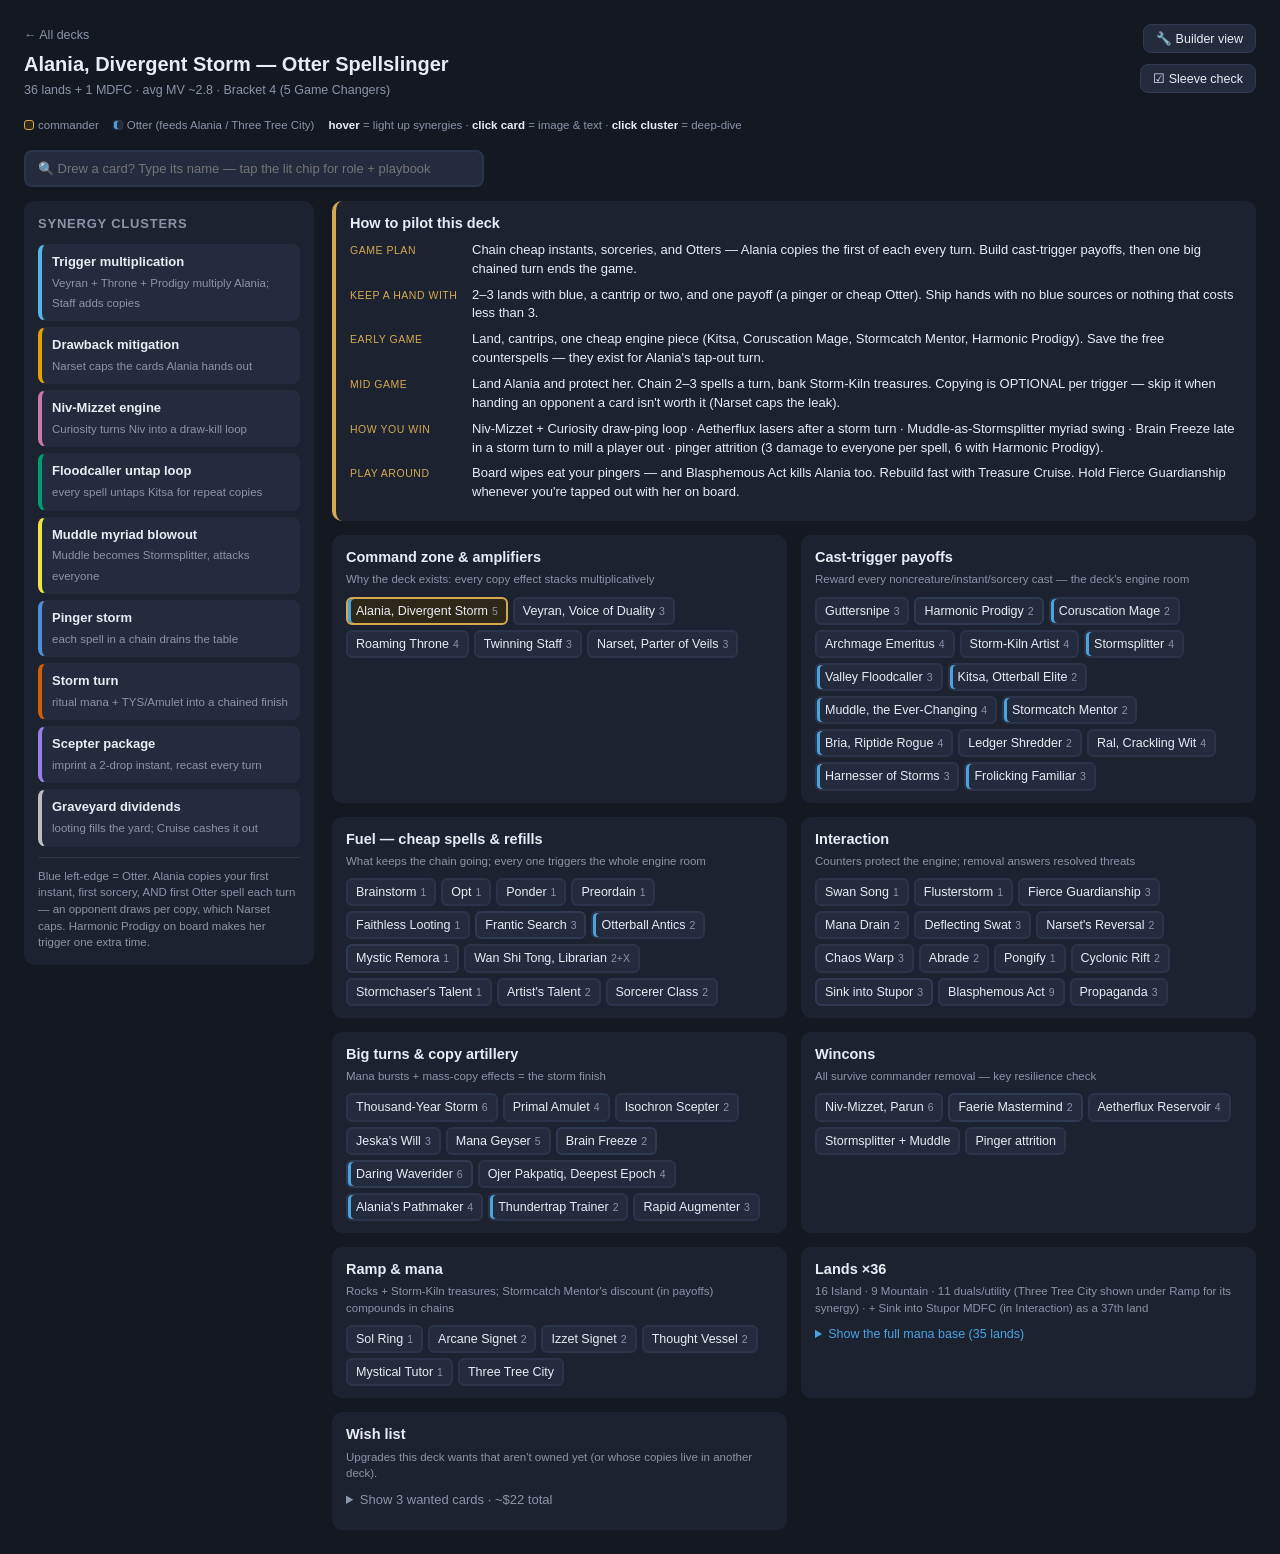
==== commit 1f96e36f: "Build-night subs: Xantcha (7 swaps from Gary/GRN), Alania Mystic Remora; con wish lists for Xantcha " ====
--- a/decks/alania-otter-storm.html
+++ b/decks/alania-otter-storm.html
@@ -338,10 +338,11 @@
      "tip": "Otter token; counts as Otter spell for Alania"
     },
     {
-     "n": "Treasure Cruise",
-     "mv": 8,
+     "n": "Mystic Remora",
+     "mv": 1,
      "tags": "mitigate",
-     "tip": "Delve: exile spent spells from your graveyard to pay. Usually costs 1–3 mana mid-game for draw three."
+     "new": true,
+     "tip": "1-mana draw engine: opponents' noncreature spells draw you cards unless they pay 4. Pay its upkeep for a turn or two, then let it go."
     },
     {
      "n": "Wan Shi Tong, Librarian",
@@ -796,18 +797,15 @@
     "n": "Curiosity",
     "mv": 1,
     "tip": "Curiosity: replaced by a card from the Toxrill deck (2026-11-10)"
+   },
+   {
+    "n": "Treasure Cruise",
+    "mv": 8,
+    "tip": "Treasure Cruise: replaced by Mystic Remora from the Gary deck (2026-11-13)"
    }
   ]
  },
  "wishlist": [
-  {
-   "n": "Mystic Remora",
-   "replaces": "Treasure Cruise",
-   "why": "Your copy is in the missing Gary box. Cheap draw engine",
-   "price": "$11.93",
-   "status": "want",
-   "name": "Mystic Remora"
-  },
   {
    "n": "Tolabow, Loch Rascal",
    "name": "Tolabow, Loch Rascal",
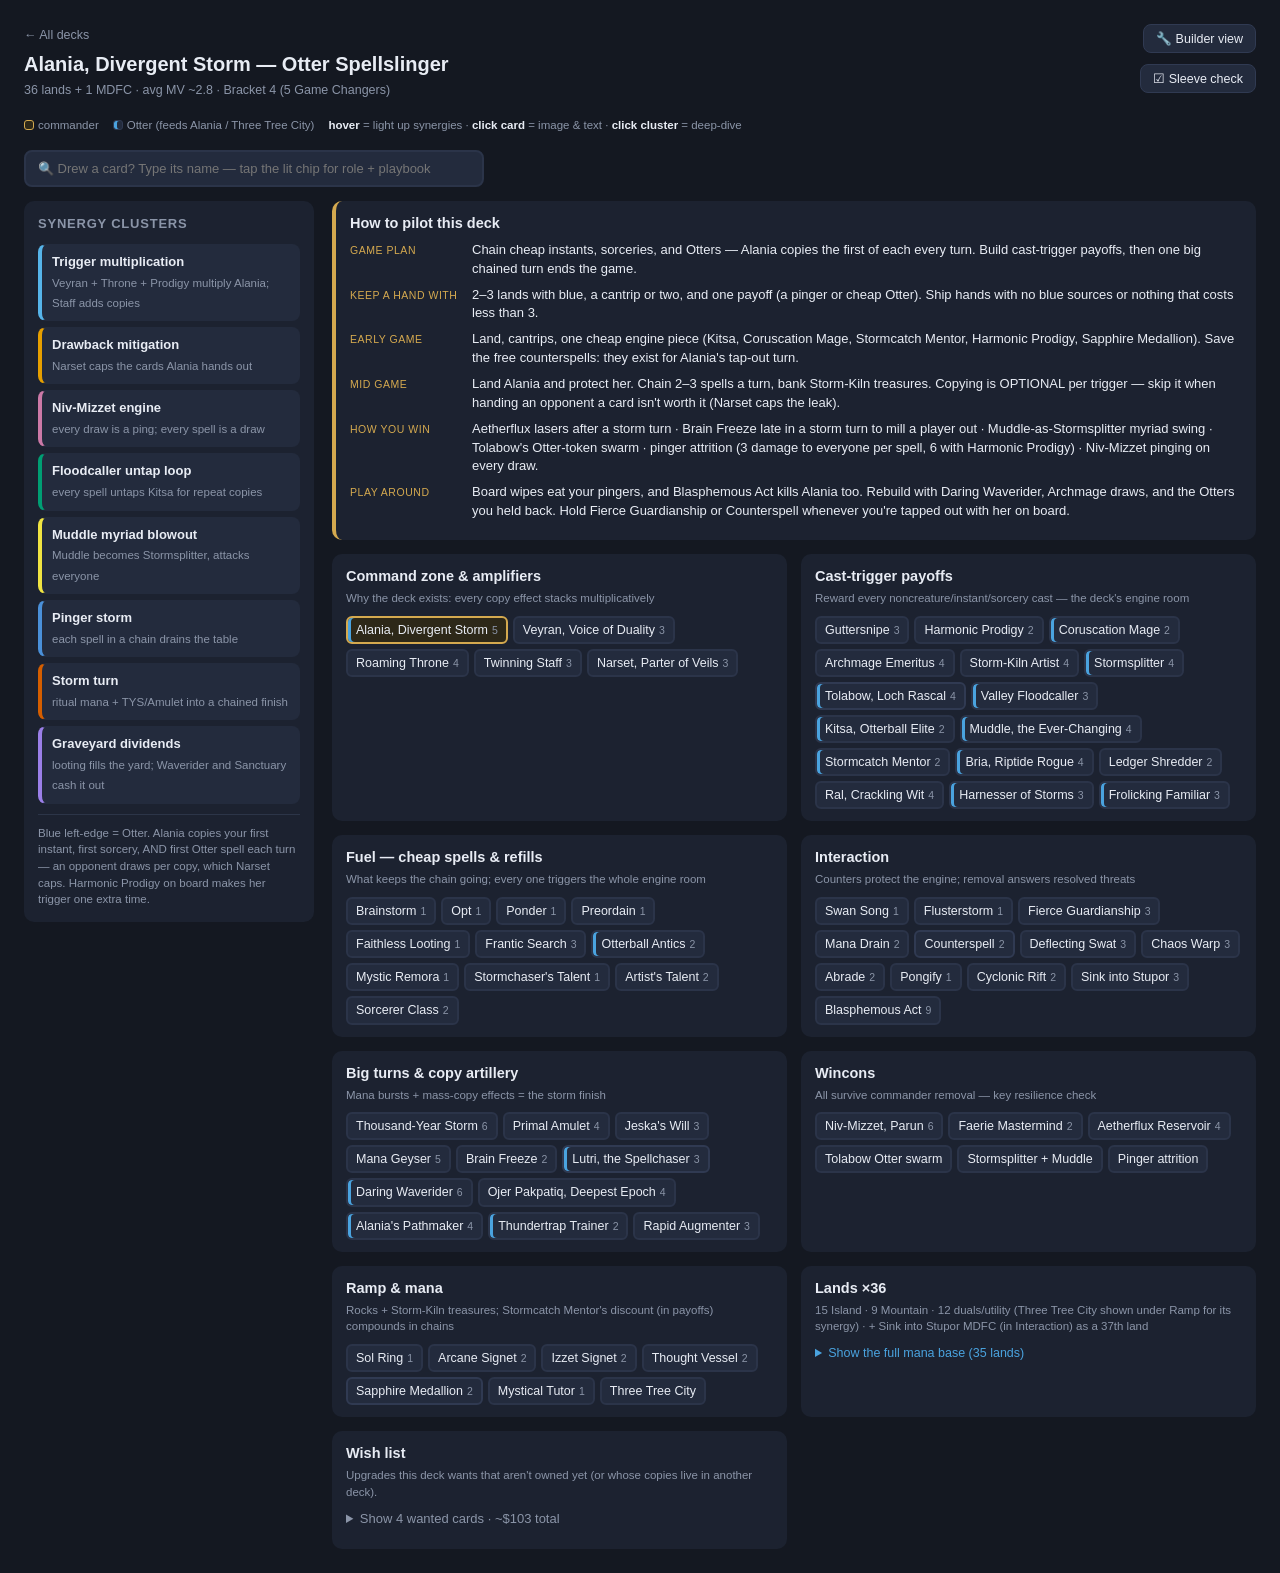
==== commit bbff7423: "Post-con review: apply top five decks (Alania, Sifa Grent goad, Lathril, Galadriel, Garfield) Xantch" ====
--- a/decks/alania-otter-storm.html
+++ b/decks/alania-otter-storm.html
@@ -4,31 +4,31 @@
 <meta charset="UTF-8">
 <meta name="viewport" content="width=device-width, initial-scale=1.0">
 <title>Alania Otter Storm — Deck Map</title>
-<link rel="stylesheet" href="../style.css?v=20261111">
+<link rel="stylesheet" href="../style.css?v=20261115">
 </head>
 <body>
 <script type="application/json" id="deck-data">{
  "name": "Alania, Divergent Storm — Otter Spellslinger",
  "slug": "alania-otter-storm",
  "sub": "36 lands + 1 MDFC · avg MV ~2.8 · Bracket 4 (5 Game Changers)",
- "revnote": "v3 (accepted 2026-11-10, build in progress): 6 swaps, no Otters cut — Otters 11→12. +Harmonic Prodigy (doubles Alania/pingers), +Daring Waverider, +Brain Freeze (storm finisher), +Frantic Search, +Cavern of Souls (Otter), +Sink into Stupor MDFC for an Island",
+ "revnote": "2026-11-15 post-con review: 7 swaps, no Otters cut (Otters 12→14). Narset's Reversal → Counterspell (removes all 3 infinite combos), Wan Shi Tong → Tolabow, Isochron Scepter → Lutri, Propaganda → Sapphire Medallion, Reliquary Tower → Steam Vents, Lilypad Village → Spirebluff Canal, 1 Island → Shivan Reef. Scepter cluster retired.",
  "accentLabel": "Otter (feeds Alania / Three Tree City)",
- "manaNote": "Blue-hungry deck — about 2 blue symbols for every red. Get Islands and blue duals on board first; most red costs need just one Mountain. The big exception: Niv-Mizzet, Parun wants UUURRR, so save your dual lands for the turn he comes down. Cavern of Souls only makes colored mana for Otter creatures (colorless otherwise), and Sink into Stupor can be played as an extra Island when you're short on lands.",
+ "manaNote": "Blue-hungry deck: about 2 blue symbols for every red. Get Islands and blue duals on board first; most red costs need just one Mountain. The big exception is Niv-Mizzet, Parun (UUURRR): Steam Vents, Spirebluff Canal, Shivan Reef and the other duals make either color, so save them for his turn. Cavern of Souls only makes colored mana for Otter creatures (colorless otherwise), and Sink into Stupor can be played as an extra Island when you're short on lands.",
  "hint": "Blue left-edge = Otter. Alania copies your first instant, first sorcery, AND first Otter spell each turn — an opponent draws per copy, which Narset caps. Harmonic Prodigy on board makes her trigger one extra time.",
  "gameplan": {
   "plan": "Chain cheap instants, sorceries, and Otters — Alania copies the first of each every turn. Build cast-trigger payoffs, then one big chained turn ends the game.",
   "mull": "2–3 lands with blue, a cantrip or two, and one payoff (a pinger or cheap Otter). Ship hands with no blue sources or nothing that costs less than 3.",
-  "early": "Land, cantrips, one cheap engine piece (Kitsa, Coruscation Mage, Stormcatch Mentor, Harmonic Prodigy). Save the free counterspells — they exist for Alania's tap-out turn.",
+  "early": "Land, cantrips, one cheap engine piece (Kitsa, Coruscation Mage, Stormcatch Mentor, Harmonic Prodigy, Sapphire Medallion). Save the free counterspells: they exist for Alania's tap-out turn.",
   "mid": "Land Alania and protect her. Chain 2–3 spells a turn, bank Storm-Kiln treasures. Copying is OPTIONAL per trigger — skip it when handing an opponent a card isn't worth it (Narset caps the leak).",
-  "win": "Niv-Mizzet + Curiosity draw-ping loop · Aetherflux lasers after a storm turn · Muddle-as-Stormsplitter myriad swing · Brain Freeze late in a storm turn to mill a player out · pinger attrition (3 damage to everyone per spell, 6 with Harmonic Prodigy).",
-  "fear": "Board wipes eat your pingers — and Blasphemous Act kills Alania too. Rebuild fast with Treasure Cruise. Hold Fierce Guardianship whenever you're tapped out with her on board."
+  "win": "Aetherflux lasers after a storm turn · Brain Freeze late in a storm turn to mill a player out · Muddle-as-Stormsplitter myriad swing · Tolabow's Otter-token swarm · pinger attrition (3 damage to everyone per spell, 6 with Harmonic Prodigy) · Niv-Mizzet pinging on every draw.",
+  "fear": "Board wipes eat your pingers, and Blasphemous Act kills Alania too. Rebuild with Daring Waverider, Archmage draws, and the Otters you held back. Hold Fierce Guardianship or Counterspell whenever you're tapped out with her on board."
  },
  "clusters": [
   {
    "k": "double",
    "label": "Trigger multiplication",
    "blurb": "Veyran + Throne + Prodigy multiply Alania; Staff adds copies",
-   "how": "Alania's copy is a TRIGGERED ability. Veyran doubles triggered abilities caused by casting instants/sorceries; Roaming Throne (naming Otter) doubles Alania's too, and Harmonic Prodigy adds one more because Alania is a Wizard (Prodigy also doubles Guttersnipe, Storm-Kiln, Archmage, Coruscation Mage, Niv). Doublers stack additively: base + Veyran + Throne + Prodigy = 4 triggers. Twinning Staff then upgrades each copy event: 1 copy becomes 2.",
+   "how": "Alania's copy is a TRIGGERED ability. Veyran doubles triggered abilities caused by casting instants/sorceries; Roaming Throne (naming Otter) doubles Alania's too, and Harmonic Prodigy adds one more because Alania is a Wizard (Prodigy also doubles Guttersnipe, Storm-Kiln, Archmage, Coruscation Mage, Niv). Doublers stack additively: base + Veyran + Throne + Prodigy = 4 triggers. Twinning Staff then upgrades each copy event: 1 copy becomes 2. Lutri is a one-shot Twincast on an Otter body (and is itself an Otter spell for Alania).",
    "ex": "Alania + Veyran + Staff out. You cast Ponder → 2 Alania triggers → each makes 2 copies → you resolve 5 Ponders. Two opponents drew a card; you dug 15.",
    "why": "Multiplicative engines: each piece looks modest alone — evaluate adds by what they multiply, not what they add."
   },
@@ -43,9 +43,9 @@
   {
    "k": "niv",
    "label": "Niv-Mizzet engine",
-   "blurb": "Curiosity turns Niv into a draw-kill loop",
-   "how": "Niv: whenever YOU DRAW, he pings any target. Curiosity: when he damages an opponent, you draw. Attach → every ping draws, every draw pings: the loop only stops when you choose (or run out of library). Cast-a-spell also draws off Niv, so every cantrip becomes ping+draw+ping… Niv is a Wizard: with Harmonic Prodigy out each draw pings twice.",
-   "ex": "Niv + Curiosity, opponent at 30: point pings at their face, draw 30 cards, they're dead. Pointed at multiple players, the loop chain-kills the table.",
+   "blurb": "every draw is a ping; every spell is a draw",
+   "how": "Niv-Mizzet, Parun pings any target whenever YOU draw a card, and draws you a card whenever ANY player casts an instant or sorcery. So each cantrip is at least two pings (the cast draw plus the cantrip's own draw), and Archmage Emeritus and Sorcerer Class add more draws per cast. Niv is a Wizard: with Harmonic Prodigy out, each draw pings twice. Opponents' instants feed him too.",
+   "ex": "Niv + Archmage out, you cast Brainstorm: Niv draws 1, Archmage draws 1, Brainstorm draws 3 = 5 pings. Alania copies Brainstorm: Archmage + 3 more draws = 4 more pings. Nine damage from one blue mana.",
    "why": "A wincon that lives OUTSIDE the command zone: killing Alania doesn't stop it. Redundancy across zones = resilience."
   },
   {
@@ -76,25 +76,17 @@
    "k": "bigturn",
    "label": "Storm turn",
    "blurb": "ritual mana + TYS/Amulet into a chained finish",
-   "how": "Thousand-Year Storm copies every instant/sorcery once per prior spell that turn (1st ×1, 2nd ×2, 3rd ×3…). Fuel it with Jeska's Will / Mana Geyser burst mana and Mentor/Amulet discounts. Aetherflux gains 1 life per spell YOU cast — after ~15 casts, 50-life lasers start firing. Brain Freeze is the closer: cast it LAST — storm copies it once per spell already cast, each milling 3.",
+   "how": "Thousand-Year Storm copies every instant/sorcery once per prior spell that turn (1st ×1, 2nd ×2, 3rd ×3…). Fuel it with Jeska's Will / Mana Geyser burst mana and Mentor, Sapphire Medallion and Amulet discounts. Aetherflux gains 1 life per spell YOU cast — after ~15 casts, 50-life lasers start firing. Brain Freeze is the closer: cast it LAST — storm copies it once per spell already cast, each milling 3.",
    "ex": "TYS in play: Jeska's Will → Geyser (10R) → chain 6 cantrips = ~21 resolutions, ~21 Storm-Kiln treasures, Aetherflux +21 life → laser two players. Or end the chain with Brain Freeze: storm 9 = 30 cards milled from one opponent.",
    "why": "Storm decks count 'spells castable this turn', not cards in hand — mana bursts and cost reducers ARE card advantage here."
   },
   {
-   "k": "scepter",
-   "label": "Scepter package",
-   "blurb": "imprint a 2-drop instant, recast every turn",
-   "how": "Isochron Scepter exiles an instant ≤2 MV; pay 2 + tap to cast the copy every turn — it IS a cast, so it triggers Alania, pingers, magecraft, everything. Best imprints: Narset's Reversal (protect/copy), Swan Song, Pongify, Brainstorm. Ojer Pakpatiq gives hand-cast instants rebound = a free recast next upkeep.",
-   "ex": "Scepter w/ Narset's Reversal: every turn, bounce-counter a spell or duplicate your own bomb — while triggering Alania for a copy of the Reversal itself.",
-   "why": "Repeatable cheap casts are the most reliable fuel source — one card that casts every turn beats a one-shot draw spell."
-  },
-  {
    "k": "gy",
    "label": "Graveyard dividends",
-   "blurb": "looting fills the yard; Cruise cashes it out",
-   "how": "Faithless Looting, Frantic Search, Ledger Shredder connive, Artist's Talent, and a pile of cheap instants/sorceries naturally stuff the graveyard. Treasure Cruise delve exiles 7 of those to draw 3 for one mana; Daring Waverider recasts one (MV 4 or less) for free. Harnesser/Pathmaker impulse-exile add velocity without card loss.",
-   "ex": "Turn 6: yard has 8 spells → Cruise for {U}, draw 3, keep chaining. Archmage saw the cast too — draw 4 total.",
-   "why": "Fuel-vs-payoff balance: refill effects prevent the classic spellslinger stall (board full of pingers, empty hand)."
+   "blurb": "looting fills the yard; Waverider and Sanctuary cash it out",
+   "how": "Faithless Looting, Frantic Search, Ledger Shredder connive, Artist's Talent, and a pile of cheap instants and sorceries stuff the graveyard. Daring Waverider recasts one of them (MV 4 or less) for free, and Mystic Sanctuary puts one back on top of your library. Harnesser and Pathmaker impulse-exile add velocity without card loss.",
+   "ex": "Turn 7, Jeska's Will and Cyclonic Rift are in the yard: Daring Waverider recasts Jeska's Will for free (a cast: Alania, pingers and Archmage all trigger), then you chain off the burst mana.",
+   "why": "Fuel-vs-payoff balance: refill and recast effects prevent the classic spellslinger stall (board full of pingers, empty hand)."
   }
  ],
  "groups": [
@@ -125,7 +117,7 @@
     {
      "n": "Twinning Staff",
      "mv": 3,
-     "tags": "double scepter",
+     "tags": "double",
      "tip": "Every copy event makes one extra copy"
     },
     {
@@ -150,7 +142,6 @@
      "n": "Harmonic Prodigy",
      "mv": 2,
      "tags": "double ping niv",
-     "new": true,
      "tip": "Wizard and Shaman triggers fire twice — Alania, Guttersnipe, Storm-Kiln, Archmage, Niv. Fragile 1/1: kill-on-sight target",
      "guide": [
       {
@@ -176,7 +167,7 @@
       {
        "when": "Niv-Mizzet out",
        "get": "Niv-Mizzet, Parun",
-       "why": "Every draw pings twice — the Curiosity loop kills twice as fast"
+       "why": "Every card you draw pings twice: a cantrip chain turns into real damage"
       },
       {
        "when": "Casting a big Otter",
@@ -212,6 +203,31 @@
      "tip": "Token copy of itself per instant/sorcery; haste"
     },
     {
+     "n": "Tolabow, Loch Rascal",
+     "mv": 4,
+     "otter": true,
+     "tags": "untap bigturn",
+     "tip": "Otter. Every instant or sorcery you cast makes a 1/1 Otter token with prowess. Floodcaller untaps and pumps the whole swarm; Rapid Augmenter gives the tokens haste. A win route that doesn't need Alania",
+     "guide": [
+      {
+       "when": "Alania copies Tolabow (first Otter spell)",
+       "get": null,
+       "why": "The copy becomes a token Tolabow, and the legend rule makes you keep only one. Usually skip that copy and don't give an opponent a card for nothing"
+      },
+      {
+       "when": "Valley Floodcaller on board",
+       "get": "Valley Floodcaller",
+       "why": "Every noncreature spell untaps and pumps all your Otter tokens: attack, then keep casting at instant speed"
+      },
+      {
+       "when": "Want to swing the turn you go off",
+       "get": "Rapid Augmenter",
+       "why": "Tokens have base power 1, so Augmenter gives them haste"
+      }
+     ],
+     "new": true
+    },
+    {
      "n": "Valley Floodcaller",
      "mv": 3,
      "otter": true,
@@ -299,13 +315,13 @@
     {
      "n": "Brainstorm",
      "mv": 1,
-     "tags": "untap ping scepter",
+     "tags": "untap ping",
      "tip": "Also puts wincons back on top"
     },
     {
      "n": "Opt",
      "mv": 1,
-     "tags": "untap ping scepter"
+     "tags": "untap ping"
     },
     {
      "n": "Ponder",
@@ -321,14 +337,13 @@
      "n": "Faithless Looting",
      "mv": 1,
      "tags": "gy",
-     "tip": "Fills yard for Cruise; flashback = 2 casts"
+     "tip": "Fills the yard for Waverider and Mystic Sanctuary; flashback = 2 casts"
     },
     {
      "n": "Frantic Search",
      "mv": 3,
      "tags": "gy bigturn",
-     "new": true,
-     "tip": "Draw 2, discard 2, untap 3 lands — free (or better) mid-chain; stocks the yard for Cruise/Waverider"
+     "tip": "Draw 2, discard 2, untap 3 lands: free (or better) mid-chain; stocks the yard for Waverider"
     },
     {
      "n": "Otterball Antics",
@@ -341,14 +356,7 @@
      "n": "Mystic Remora",
      "mv": 1,
      "tags": "mitigate",
-     "new": true,
      "tip": "1-mana draw engine: opponents' noncreature spells draw you cards unless they pay 4. Pay its upkeep for a turn or two, then let it go."
-    },
-    {
-     "n": "Wan Shi Tong, Librarian",
-     "mv": "2+X",
-     "tags": "gy niv",
-     "tip": "Draw half X; hoses opponent tutors"
     },
     {
      "n": "Stormchaser's Talent",
@@ -377,12 +385,12 @@
     {
      "n": "Swan Song",
      "mv": 1,
-     "tags": "scepter"
+     "tags": "bigturn"
     },
     {
      "n": "Flusterstorm",
      "mv": 1,
-     "tags": "scepter"
+     "tags": "bigturn"
     },
     {
      "n": "Fierce Guardianship",
@@ -396,18 +404,19 @@
      "tags": "bigturn"
     },
     {
+     "n": "Counterspell",
+     "mv": 2,
+     "tags": "bigturn",
+     "tip": "UU: counter target spell, no conditions. Hold it for the turn you go off, or for the board wipe aimed at your engine",
+     "new": true
+    },
+    {
      "n": "Deflecting Swat",
      "mv": 3,
      "tags": "double",
      "tip": "Free redirect; protects Alania/Niv"
     },
     {
-     "n": "Narset's Reversal",
-     "mv": 2,
-     "tags": "scepter",
-     "tip": "Bounce-counter OR copy your own spell; Scepter all-star"
-    },
-    {
      "n": "Chaos Warp",
      "mv": 3,
      "tags": "ping",
@@ -422,8 +431,8 @@
     {
      "n": "Pongify",
      "mv": 1,
-     "tags": "ping scepter",
-     "tip": "1-mana creature answer; Scepter-legal"
+     "tags": "ping",
+     "tip": "1-mana creature answer at instant speed"
     },
     {
      "n": "Cyclonic Rift",
@@ -436,7 +445,6 @@
      "name": "Sink into Stupor // Soporific Springs",
      "mv": 3,
      "tags": "bigturn",
-     "new": true,
      "tip": "Bounce a spell (soft counter) or an opponent's nonland permanent — OR play the back as an Island (pay 3 life for untapped)",
      "guide": [
       {
@@ -456,11 +464,6 @@
      "mv": 9,
      "tags": "ping",
      "tip": "Board reset — note Alania (3/5) dies too; hold her or protect"
-    },
-    {
-     "n": "Propaganda",
-     "mv": 3,
-     "tip": "Pillow fort while the engine assembles"
     }
    ]
   },
@@ -482,34 +485,6 @@
      "tip": "Cost reducer → flips to double-mana + copy land"
     },
     {
-     "n": "Isochron Scepter",
-     "mv": 2,
-     "tags": "scepter",
-     "tip": "Imprint Narset's Reversal / Pongify / Swan Song",
-     "guide": [
-      {
-       "when": "Default imprint",
-       "get": "Narset's Reversal",
-       "why": "Protect a spell or copy your bomb, every turn — and each activation is a cast (triggers Alania)"
-      },
-      {
-       "when": "Want a counter wall",
-       "get": "Mana Drain",
-       "why": "2 MV, legal imprint, mana profit"
-      },
-      {
-       "when": "Creature problems",
-       "get": "Pongify",
-       "why": "Repeatable 1-mana removal"
-      },
-      {
-       "when": "Just need fuel",
-       "get": "Brainstorm",
-       "why": "A guaranteed cast every turn for the trigger web"
-      }
-     ]
-    },
-    {
      "n": "Jeska's Will",
      "mv": 3,
      "tags": "bigturn"
@@ -523,15 +498,43 @@
      "n": "Brain Freeze",
      "mv": 2,
      "tags": "bigturn",
-     "new": true,
-     "tip": "Storm finisher: cast it LAST in a chain — mills 3 per spell cast before it. Point at one opponent, or yourself to fuel Cruise"
+     "tip": "Storm finisher: cast it LAST in a chain, it mills 3 per spell cast before it. Point it at one opponent"
+    },
+    {
+     "n": "Lutri, the Spellchaser",
+     "mv": 3,
+     "otter": true,
+     "tags": "double bigturn",
+     "tip": "Otter with flash. If you cast it, its ETB copies an instant or sorcery you control: a Twincast on a body, and it counts as Alania's first Otter spell. Alania's copy of Lutri is a token (not cast), so it gets no ETB",
+     "guide": [
+      {
+       "when": "Your big spell is on the stack",
+       "get": "Jeska's Will",
+       "why": "Copy the mana burst: twice the mana and impulse cards for the chain"
+      },
+      {
+       "when": "Removal on the stack",
+       "get": "Chaos Warp",
+       "why": "The copy can take a new target: answer two problem permanents for one card"
+      },
+      {
+       "when": "Opponent's turn, two threats at once",
+       "get": "Counterspell",
+       "why": "Flash Lutri in response and copy your counterspell (or Deflecting Swat) to stop a second spell"
+      },
+      {
+       "when": "Remember",
+       "get": null,
+       "why": "The copy is not cast: magecraft (Archmage, Storm-Kiln) sees it, Guttersnipe and Coruscation Mage don't. Casting Lutri is an Otter spell, so Alania and Harnesser of Storms trigger on it. A copied Brain Freeze mills only 3 (copies don't storm)"
+      }
+     ],
+     "new": true
     },
     {
      "n": "Daring Waverider",
      "mv": 6,
      "otter": true,
      "tags": "gy bigturn",
-     "new": true,
      "tip": "Otter: ETB casts an instant/sorcery (MV 4 or less) from your graveyard free — that's a cast, so the whole engine triggers",
      "guide": [
       {
@@ -565,8 +568,8 @@
      "n": "Ojer Pakpatiq, Deepest Epoch",
      "name": "Ojer Pakpatiq, Deepest Epoch // Temple of Cyclical Time",
      "mv": 4,
-     "tags": "scepter",
-     "tip": "Hand-cast instants rebound = free second cast"
+     "tags": "ping bigturn",
+     "tip": "Instants you cast from hand gain rebound: a free second cast next upkeep, which triggers Alania and the pingers again"
     },
     {
      "n": "Alania's Pathmaker",
@@ -598,13 +601,12 @@
      "n": "Niv-Mizzet, Parun",
      "mv": 6,
      "tags": "niv",
-     "tip": "6 dmg per draw-spell chain; wins with Curiosity attached"
+     "tip": "Every card you draw pings any target; every instant or sorcery (anyone's) draws you a card. Archmage and cantrips turn him into a machine gun"
     },
     {
      "n": "Faerie Mastermind",
      "mv": 2,
      "tags": "mitigate",
-     "new": true,
      "tip": "Flash flier. Whenever an opponent draws their 2nd card in a turn, you draw. Alania's copies make opponents draw, so this turns her drawback into your card advantage."
     },
     {
@@ -612,6 +614,12 @@
      "mv": 4,
      "tags": "bigturn ping",
      "tip": "50-life laser after a storm turn"
+    },
+    {
+     "n": "Tolabow Otter swarm",
+     "name": null,
+     "tags": "untap",
+     "tip": "A prowess Otter token per instant/sorcery; Floodcaller untaps and pumps them"
     },
     {
      "n": "Stormsplitter + Muddle",
@@ -646,13 +654,20 @@
     {
      "n": "Thought Vessel",
      "mv": 2,
-     "tip": "No max hand size matters with Niv/Cruise"
+     "tip": "Ramp, and no maximum hand size: keep everything Niv, Archmage and Sorcerer Class draw"
+    },
+    {
+     "n": "Sapphire Medallion",
+     "mv": 2,
+     "tags": "bigturn",
+     "tip": "Your blue spells cost {1} less. About 40 of the deck's spells are blue, so every chain gets longer; stacks with Stormcatch Mentor",
+     "new": true
     },
     {
      "n": "Mystical Tutor",
      "mv": 1,
-     "tags": "niv",
-     "tip": "Instant-speed tutor for Rift / Cruise / the right answer",
+     "tags": "bigturn",
+     "tip": "Instant-speed tutor for Rift, Jeska's Will, Brain Freeze or the right answer",
      "guide": [
       {
        "when": "Going off (TYS / Aetherflux out)",
@@ -660,6 +675,11 @@
        "why": "Burst mana keeps the chain alive"
       },
       {
+       "when": "Storm count is high, need to close",
+       "get": "Brain Freeze",
+       "why": "Mills 3 per spell already cast this turn"
+      },
+      {
        "when": "Board getting scary",
        "get": "Cyclonic Rift",
        "why": "One-sided reset at instant speed"
@@ -667,7 +687,7 @@
       {
        "when": "Out of gas",
        "get": "Frantic Search",
-       "why": "Frantic Search: free draw-3 that untaps your lands"
+       "why": "Draw 2 and untap 3 lands: refuels and nets mana"
       },
       {
        "when": "Need a wipe",
@@ -677,7 +697,7 @@
       {
        "when": "Remember",
        "get": null,
-       "why": "It goes to the TOP of your library — line up a draw or loot to actually take it this turn"
+       "why": "It goes to the TOP of your library: line up a draw or loot to actually take it this turn"
       }
      ]
     },
@@ -691,7 +711,7 @@
  ],
  "lands": {
   "title": "Lands ×36",
-  "desc": "16 Island · 9 Mountain · 11 duals/utility (Three Tree City shown under Ramp for its synergy) · + Sink into Stupor MDFC (in Interaction) as a 37th land",
+  "desc": "15 Island · 9 Mountain · 12 duals/utility (Three Tree City shown under Ramp for its synergy) · + Sink into Stupor MDFC (in Interaction) as a 37th land",
   "cards": [
    {
     "n": "Mystic Sanctuary",
@@ -703,17 +723,26 @@
     "tip": "Filters into UU / RR / UR — feeds Niv-Mizzet's steep cost"
    },
    {
+    "n": "Steam Vents",
+    "tip": "Untapped U/R dual (pay 2 life); counts as an Island for Mystic Sanctuary. Helps Niv's UUURRR",
+    "new": true
+   },
+   {
+    "n": "Spirebluff Canal",
+    "tip": "U/R dual, untapped in the first three land drops",
+    "new": true
+   },
+   {
     "n": "Command Tower"
    },
    {
     "n": "Cavern of Souls",
-    "new": true,
     "tip": "Name Otter: your Otters can't be countered (colored mana only for Otters; colorless otherwise)",
     "guide": [
      {
       "when": "As it enters",
       "get": null,
-      "why": "Name Otter — protects Alania plus your 12 Otter creatures"
+      "why": "Name Otter: protects Alania plus your 14 Otter creatures"
      },
      {
       "when": "Counterspell-heavy table",
@@ -731,25 +760,22 @@
     "n": "Frostboil Snarl"
    },
    {
-    "n": "Lilypad Village",
-    "tip": "Surveil 2 on Otter turns"
-   },
-   {
-    "n": "Reliquary Tower",
-    "tip": "Keep the whole Niv/Cruise haul"
-   },
-   {
     "n": "Stormcarved Coast"
    },
    {
     "n": "Sulfur Falls"
    },
    {
+    "n": "Shivan Reef",
+    "tip": "Untapped U or R for 1 damage; another red source for Niv",
+    "new": true
+   },
+   {
     "n": "Training Center"
    },
    {
     "n": "Island",
-    "count": 16
+    "count": 15
    },
    {
     "n": "Mountain",
@@ -758,77 +784,78 @@
   ]
  },
  "pulled": {
-  "title": "Pulled in v3",
-  "desc": "No Otters cut — every OUT is a non-Otter",
+  "title": "Pulled in the 2026-11-15 review",
+  "desc": "No Otters cut. Narset's Reversal leaves to remove all three infinite combos (no-infinite rule)",
   "cards": [
    {
-    "n": "Electrostatic Field",
+    "n": "Narset's Reversal",
     "mv": 2,
-    "tags": "ping",
-    "tip": "→ Harmonic Prodigy (doubles Alania + both pingers)"
-   },
-   {
-    "n": "Season of Weaving",
-    "mv": 6,
-    "tags": "bigturn",
-    "tip": "→ Daring Waverider (Otter; free graveyard recast)"
-   },
-   {
-    "n": "Twincast",
+    "tip": "→ replaced by Counterspell (2026-11-15 review)"
+   },
+   {
+    "n": "Wan Shi Tong, Librarian",
+    "mv": "2+X",
+    "tip": "→ replaced by Tolabow, Loch Rascal (2026-11-15 review)"
+   },
+   {
+    "n": "Isochron Scepter",
     "mv": 2,
-    "tags": "double",
-    "tip": "→ Brain Freeze (storm finisher)"
-   },
-   {
-    "n": "Pearl of Wisdom",
+    "tip": "→ replaced by Lutri, the Spellchaser (2026-11-15 review)"
+   },
+   {
+    "n": "Propaganda",
     "mv": 3,
-    "tags": "ping",
-    "tip": "→ Frantic Search"
-   },
-   {
-    "n": "Desolate Lighthouse",
-    "tip": "→ Cavern of Souls (uncounterable Otters)"
+    "tip": "→ replaced by Sapphire Medallion (2026-11-15 review)"
+   },
+   {
+    "n": "Reliquary Tower",
+    "tip": "→ replaced by Steam Vents (2026-11-15 review)"
+   },
+   {
+    "n": "Lilypad Village",
+    "tip": "→ replaced by Spirebluff Canal (2026-11-15 review)"
    },
    {
     "n": "Island",
-    "tip": "1 of 17 → Sink into Stupor // Soporific Springs (MDFC)"
-   },
-   {
-    "n": "Curiosity",
-    "mv": 1,
-    "tip": "Curiosity: replaced by a card from the Toxrill deck (2026-11-10)"
-   },
-   {
-    "n": "Treasure Cruise",
-    "mv": 8,
-    "tip": "Treasure Cruise: replaced by Mystic Remora from the Gary deck (2026-11-13)"
+    "tip": "1 of 16 → replaced by Shivan Reef (2026-11-15 review)"
    }
   ]
  },
  "wishlist": [
   {
-   "n": "Tolabow, Loch Rascal",
-   "name": "Tolabow, Loch Rascal",
-   "replaces": "Curiosity or Treasure Cruise",
-   "why": "Otter; prowess Otter token per instant/sorcery (new Oct 2026)",
-   "price": "11.35"
-  },
-  {
-   "n": "Lutri, the Spellchaser",
-   "name": "Lutri, the Spellchaser",
-   "replaces": "Brain Freeze or a cantrip",
-   "why": "Otter Twincast on a flash body (open question since July)",
-   "price": "0.46"
-  },
-  {
-   "n": "Sapphire Medallion",
-   "name": "Sapphire Medallion",
-   "replaces": "Treasure Cruise",
-   "why": "Blue spells cost 1 less; on the acquire list since July",
-   "price": "9.84"
+   "n": "Birgi, God of Storytelling",
+   "name": "Birgi, God of Storytelling // Harnfel, Horn of Bounty",
+   "replaces": "Thought Vessel",
+   "why": "Adds R for every spell you cast, so a chained turn pays for itself; back face gives card advantage. Owned alternative for the slot: Ruby Medallion (library b24)",
+   "price": "25.71",
+   "status": "want"
+  },
+  {
+   "n": "Otawara, Soaring City",
+   "name": "Otawara, Soaring City",
+   "replaces": "1 Island",
+   "why": "Uncounterable bounce on a land, cheaper per legendary creature (Alania, Kitsa, Bria, Muddle, Niv, Veyran, Tolabow, Lutri)",
+   "price": "29.36",
+   "status": "want"
+  },
+  {
+   "n": "Force of Negation",
+   "name": "Force of Negation",
+   "replaces": "Rapid Augmenter",
+   "why": "Free noncreature counter on opponents' turns (exile a blue card), so you can tap out on your turn and still stop the wipe on theirs",
+   "price": "46.62",
+   "status": "want"
+  },
+  {
+   "n": "Curiosity",
+   "name": "Curiosity",
+   "replaces": "Faerie Mastermind",
+   "why": "Strong engine on Coruscation Mage, but Niv-Mizzet + Curiosity is a two-card infinite. Blocked by the no-infinite rule unless Niv leaves",
+   "price": "1.03",
+   "status": "on hold (combo); probably owned loose"
   }
  ]
 }</script>
-<script src="../viewer.js?v=20261111"></script>
+<script src="../viewer.js?v=20261115"></script>
 </body>
 </html>
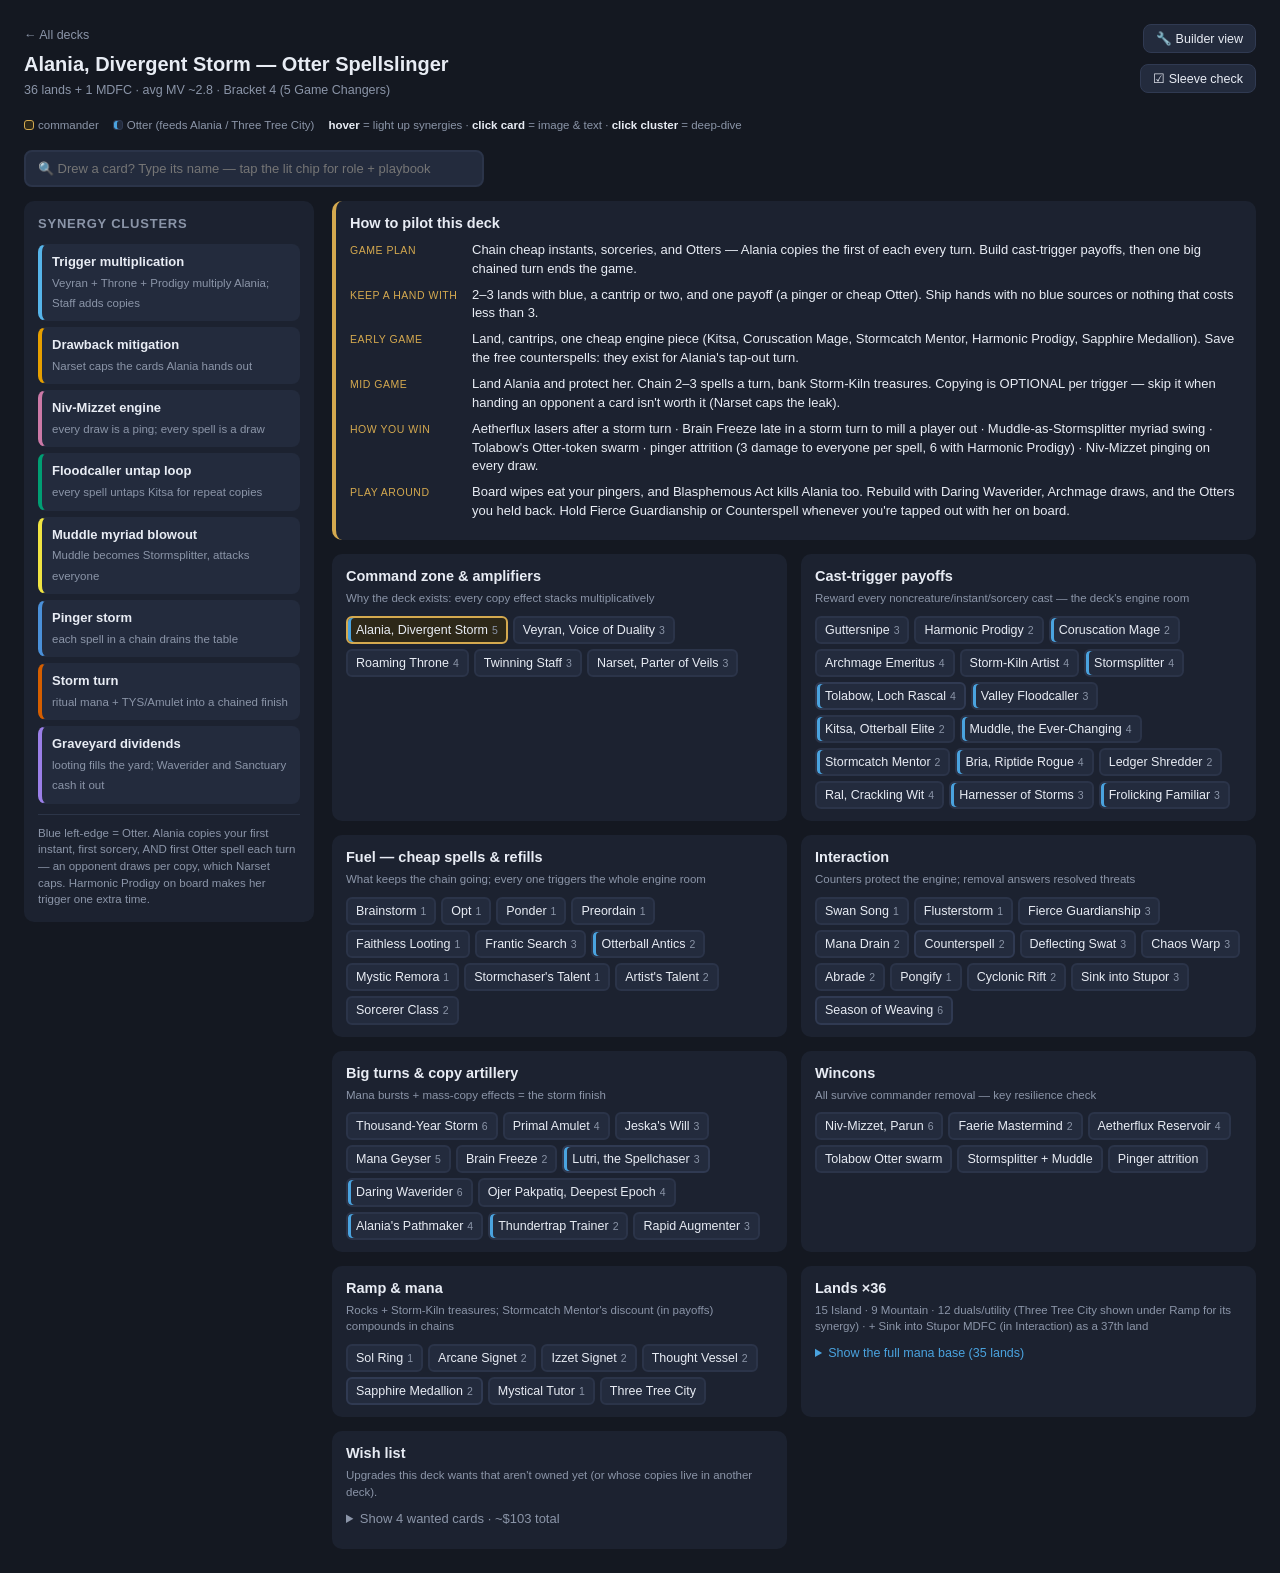
==== commit 92ceec97: "Stretch swaps from the Nov 25 rescan; Season of Weaving back in Alania - Alania: Blasphemous Act -> " ====
--- a/decks/alania-otter-storm.html
+++ b/decks/alania-otter-storm.html
@@ -4,14 +4,14 @@
 <meta charset="UTF-8">
 <meta name="viewport" content="width=device-width, initial-scale=1.0">
 <title>Alania Otter Storm — Deck Map</title>
-<link rel="stylesheet" href="../style.css?v=20261115">
+<link rel="stylesheet" href="../style.css?v=20261125a">
 </head>
 <body>
 <script type="application/json" id="deck-data">{
  "name": "Alania, Divergent Storm — Otter Spellslinger",
  "slug": "alania-otter-storm",
  "sub": "36 lands + 1 MDFC · avg MV ~2.8 · Bracket 4 (5 Game Changers)",
- "revnote": "2026-11-15 post-con review: 7 swaps, no Otters cut (Otters 12→14). Narset's Reversal → Counterspell (removes all 3 infinite combos), Wan Shi Tong → Tolabow, Isochron Scepter → Lutri, Propaganda → Sapphire Medallion, Reliquary Tower → Steam Vents, Lilypad Village → Spirebluff Canal, 1 Island → Shivan Reef. Scepter cluster retired.",
+ "revnote": "2026-11-15 post-con review: 7 swaps, no Otters cut (Otters 12→14). Narset's Reversal → Counterspell (removes all 3 infinite combos), Wan Shi Tong → Tolabow, Isochron Scepter → Lutri, Propaganda → Sapphire Medallion, Reliquary Tower → Steam Vents, Lilypad Village → Spirebluff Canal, 1 Island → Shivan Reef. Scepter cluster retired. Added 2026-11-20: Blasphemous Act → Season of Weaving (owned, b6).",
  "accentLabel": "Otter (feeds Alania / Three Tree City)",
  "manaNote": "Blue-hungry deck: about 2 blue symbols for every red. Get Islands and blue duals on board first; most red costs need just one Mountain. The big exception is Niv-Mizzet, Parun (UUURRR): Steam Vents, Spirebluff Canal, Shivan Reef and the other duals make either color, so save them for his turn. Cavern of Souls only makes colored mana for Otter creatures (colorless otherwise), and Sink into Stupor can be played as an extra Island when you're short on lands.",
  "hint": "Blue left-edge = Otter. Alania copies your first instant, first sorcery, AND first Otter spell each turn — an opponent draws per copy, which Narset caps. Harmonic Prodigy on board makes her trigger one extra time.",
@@ -460,10 +460,28 @@
      ]
     },
     {
-     "n": "Blasphemous Act",
-     "mv": 9,
-     "tags": "ping",
-     "tip": "Board reset — note Alania (3/5) dies too; hold her or protect"
+     "n": "Season of Weaving",
+     "mv": 6,
+     "tags": "bigturn",
+     "new": true,
+     "tip": "Back in (James, 2026-11-20). Board reset that keeps your stuff: copy your best creature as a token, then bounce every nonland, nontoken permanent. Your cheap permanents come back as storm fuel",
+     "guide": [
+      {
+       "when": "Opponents are ahead on board",
+       "get": null,
+       "why": "2 paws: token copy of your best creature (Storm-Kiln Artist, Veyran, an Otter payoff), then 3 paws: bounce everything else. Tokens stay, so the copy is yours and everyone else replays from zero."
+      },
+      {
+       "when": "Board is fine, you need gas",
+       "get": null,
+       "why": "Draw five, or copy a creature twice and draw one. A big refill when there's nothing worth resetting."
+      },
+      {
+       "when": "Before a storm turn",
+       "get": null,
+       "why": "Bounce resets your own Signets, Medallion and cheap creatures to hand, and each one is a cast trigger when you replay it. Mind that Alania goes back to the command zone or hand too."
+      }
+     ]
     }
    ]
   },
@@ -690,9 +708,9 @@
        "why": "Draw 2 and untap 3 lands: refuels and nets mana"
       },
       {
-       "when": "Need a wipe",
-       "get": "Blasphemous Act",
-       "why": "Near-free with a full table"
+       "when": "Need a reset",
+       "get": "Season of Weaving",
+       "why": "Copy your best creature as a token, then bounce every nonland, nontoken permanent; tokens stay"
       },
       {
        "when": "Remember",
@@ -818,6 +836,12 @@
    {
     "n": "Island",
     "tip": "1 of 16 → replaced by Shivan Reef (2026-11-15 review)"
+   },
+   {
+    "n": "Blasphemous Act",
+    "mv": 9,
+    "tags": "ping",
+    "tip": "Board reset — note Alania (3/5) dies too; hold her or protect"
    }
   ]
  },
@@ -856,6 +880,6 @@
   }
  ]
 }</script>
-<script src="../viewer.js?v=20261115"></script>
+<script src="../viewer.js?v=20261125a"></script>
 </body>
 </html>
--- a/style.css
+++ b/style.css
@@ -79,6 +79,16 @@
 body.draft #checklist{display:block}
 #checklist h2{font-size:17px;margin:6px 0 2px}
 .clprog{color:var(--gold);font-size:14px;margin:6px 0}
+.clbar{height:6px;background:var(--panel2);border-radius:3px;margin-top:5px;overflow:hidden;max-width:420px}
+#clbarfill{height:100%;width:0;background:var(--green);transition:width .3s}
+.clsec details > summary{cursor:pointer;list-style:none}
+.clsec details > summary::-webkit-details-marker{display:none}
+.cldone{margin-top:6px}
+.cldone > summary{font-size:12.5px;color:var(--green);padding:6px 2px}
+.cldone > summary::before,.clcomplete > summary h3::before{content:"▸ ";color:var(--dim)}
+.cldone[open] > summary::before,.clcomplete[open] > summary h3::before{content:"▾ "}
+.clcomplete > summary h3{color:var(--green)}
+.clsec .mv{font-weight:400;text-transform:none;letter-spacing:0}
 #clreset{background:none;border:1px solid #303a52;color:var(--dim);border-radius:7px;padding:4px 10px;font-size:12px;cursor:pointer;margin-bottom:8px}
 #clreset:hover{border-color:var(--red);color:var(--red)}
 .clsec h3{font-size:14px;margin:16px 0 7px;color:var(--dim);text-transform:uppercase;letter-spacing:.05em}
